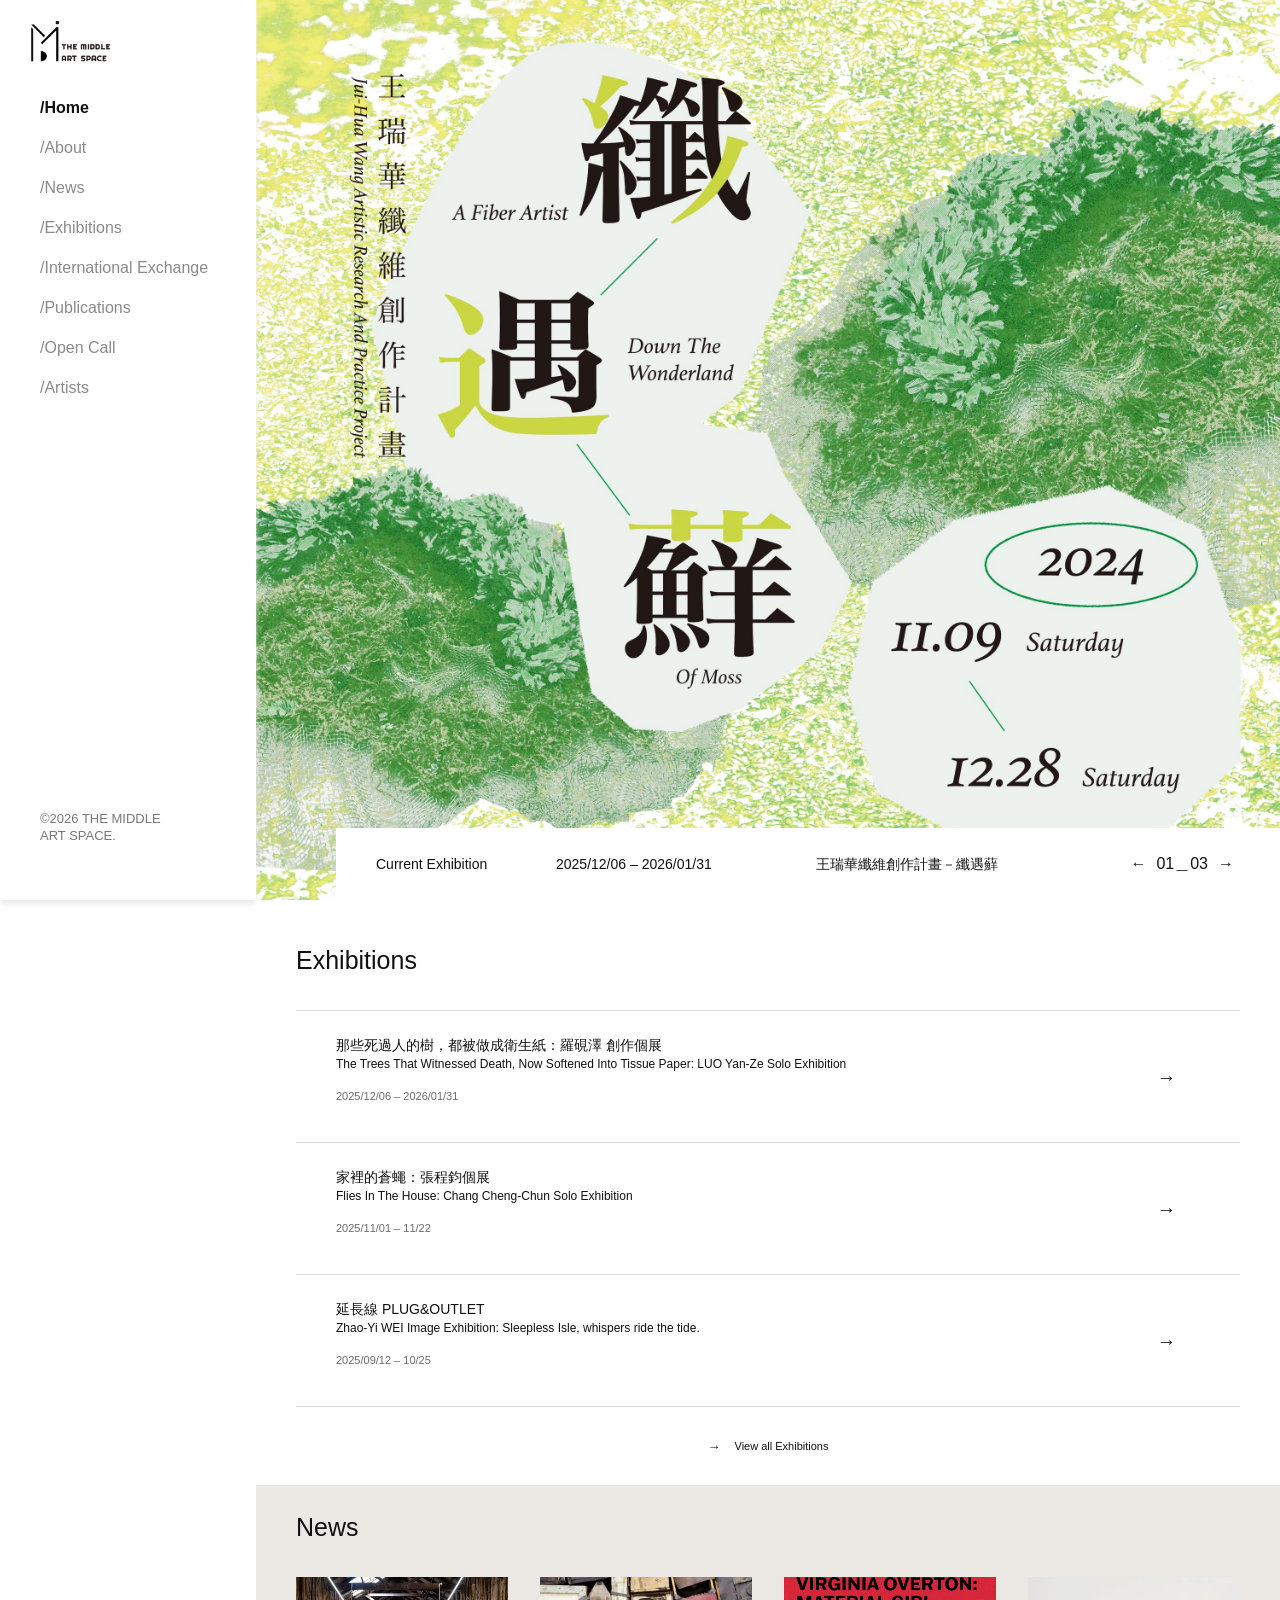
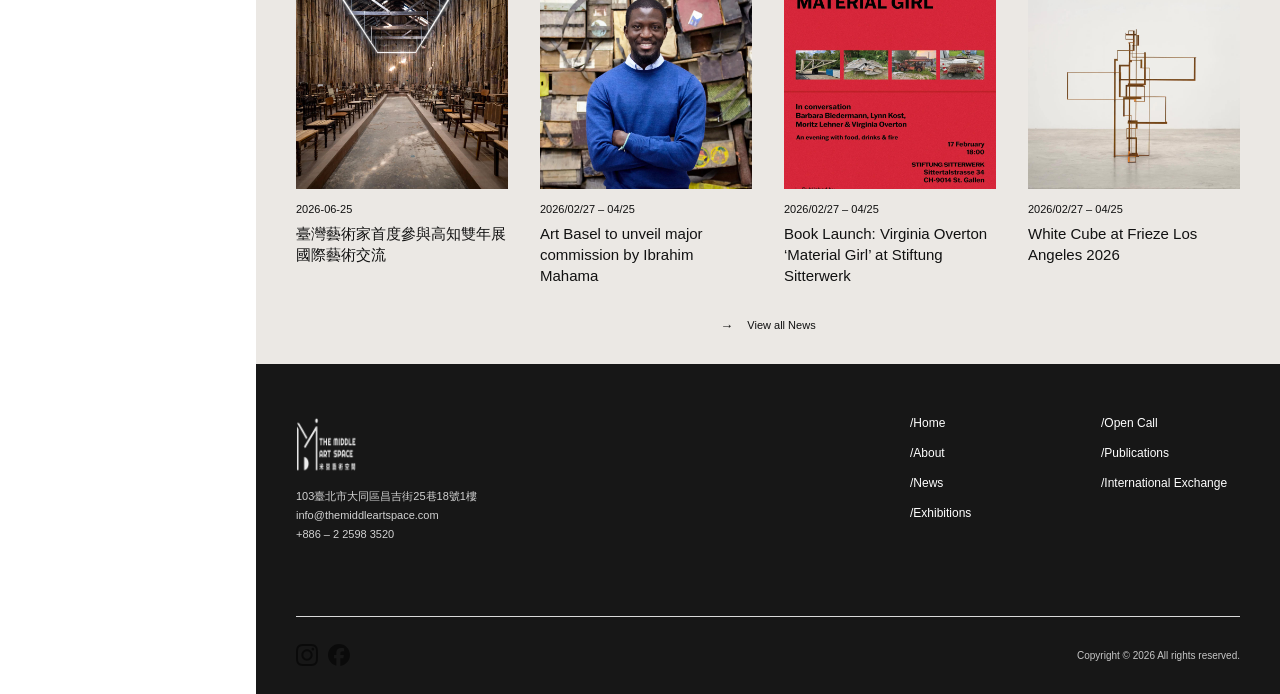
==== index.html @ 865ce2e9 "Initial commit: The Middle Art Space website" ====
<!doctype html>
<html lang="zh-Hant">
<head>
  <meta charset="utf-8">
  <meta name="viewport" content="width=device-width, initial-scale=1">
  <meta name="description" content="米豆藝術空間｜展覽、藝術交流與最新消息">
  <title>米豆藝術空間 The Middle Art Space</title>
  <link rel="stylesheet" href="styles.css?v=20261024-2">
</head>
<body>
  <aside class="sidebar" aria-label="主要選單">
    <a class="brand" href="#home" aria-label="米豆藝術空間首頁">
      <img src="assets/logo.png" alt="The Middle Art Space">
    </a>
    <nav class="nav-list">
      <a class="active" href="#home">/Home</a>
      <a href="about.html">/About</a>
      <a href="news.html">/News</a>
      <a href="projects.html">/Exhibitions</a>
      <a href="international.html">/International Exchange</a>
      <a href="publications.html">/Publications</a>
      <a href="open-call.html">/Open Call</a>
      <a href="artists.html">/Artists</a>
    </nav>
    <div class="sidebar-meta">
      <p>©2026 THE MIDDLE<br>ART SPACE.</p>
      <div class="socials">
        <a href="#" aria-label="Instagram"><img src="assets/instagram.svg" alt=""></a>
        <a href="#" aria-label="Facebook"><img src="assets/facebook.svg" alt=""></a>
      </div>
    </div>
  </aside>

  <header class="mobile-header">
    <a href="#home"><img src="assets/logo.png" alt="The Middle Art Space"></a>
    <button class="menu-toggle" type="button" aria-expanded="false" aria-controls="mobile-nav">Menu</button>
    <nav id="mobile-nav" class="mobile-nav" aria-label="手機版選單">
      <a href="index.html">/Home</a><a href="about.html">/About</a><a href="news.html">/News</a>
      <a href="projects.html">/Exhibitions</a><a href="international.html">/International Exchange</a>
      <a href="publications.html">/Publications</a><a href="open-call.html">/Open Call</a>
      <a href="artists.html">/Artists</a>
    </nav>
  </header>

  <main>
    <section id="home" class="hero" aria-label="主視覺">
      <a class="hero-link" href="#project-fiber" aria-label="查看纖遇鮮展覽">
        <img class="hero-image" src="assets/hero.jpg" alt="纖遇鮮：王瑞華纖維創作計畫主視覺">
      </a>
      <div class="hero-bottom">
        <div class="hero-caption">
          <div><span>Current Exhibition</span></div>
          <div><span>2025/12/06 – 2026/01/31</span></div>
          <div class="place"><span>王瑞華纖維創作計畫－纖遇蘚</span></div>
        </div>
        <div class="slide-index" aria-label="主視覺切換">
          <button class="slide-prev" type="button" aria-label="上一張">←</button>
          <span>01＿03</span>
          <button class="slide-next" type="button" aria-label="下一張">→</button>
        </div>
      </div>
    </section>

    <section id="exhibitions" class="section exhibitions">
      <h1>Exhibitions</h1>
      <div class="project-list">
        <a id="project-trees" class="project-row" href="project-detail.html" data-image="assets/project-1.jpg">
          <div><h2>那些死過人的樹，都被做成衛生紙：羅硯澤 創作個展</h2><p>The Trees That Witnessed Death, Now Softened Into Tissue Paper: LUO Yan-Ze Solo Exhibition</p><time>2025/12/06 – 2026/01/31</time></div><span class="arrow">→</span>
        </a>
        <a id="project-flies" class="project-row" href="#project-flies" data-image="assets/project-3.png">
          <div><h2>家裡的蒼蠅：張程鈞個展</h2><p>Flies In The House: Chang Cheng-Chun Solo Exhibition</p><time>2025/11/01 – 11/22</time></div><span class="arrow">→</span>
        </a>
        <a id="project-fiber" class="project-row" href="#project-fiber" data-image="assets/project-2.png">
          <div><h2>延長線 PLUG&amp;OUTLET</h2><p>Zhao-Yi WEI Image Exhibition: Sleepless Isle, whispers ride the tide.</p><time>2025/09/12 – 10/25</time></div><span class="arrow">→</span>
        </a>
        <figure class="project-preview" aria-hidden="true"><img src="" alt=""></figure>
      </div>
      <a class="view-all" href="projects.html">→ <span>View all Exhibitions</span></a>
    </section>

    <section id="news" class="section news">
      <h1>News</h1>
      <div class="news-grid">
        <article><a href="news.html"><img src="assets/news-1.png" alt="Kochi-Muziris Biennale 展覽現場"><time>2026-06-25</time><h2>臺灣藝術家首度參與高知雙年展國際藝術交流</h2></a></article>
        <article><a href="#"><img src="assets/news-2.png" alt="藝術家 Ibrahim Mahama"><time>2026/02/27 – 04/25</time><h2>Art Basel to unveil major commission by Ibrahim Mahama</h2></a></article>
        <article><a href="#"><img src="assets/news-3.png" alt="Virginia Overton Material Girl"><time>2026/02/27 – 04/25</time><h2>Book Launch: Virginia Overton ‘Material Girl’ at Stiftung Sitterwerk</h2></a></article>
        <article><a href="#"><img src="assets/news-4.png" alt="White Cube at Frieze Los Angeles"><time>2026/02/27 – 04/25</time><h2>White Cube at Frieze Los Angeles 2026</h2></a></article>
      </div>
      <a class="view-all" href="news.html">→ <span>View all News</span></a>
    </section>

    <footer class="footer">
      <div class="footer-brand"><img src="assets/logo-white.png" alt="The Middle Art Space"><p>103臺北市大同區昌吉街25巷18號1樓<br>info@themiddleartspace.com<br>+886 – 2 2598 3520</p></div>
      <nav><a href="index.html">/Home</a><a href="open-call.html">/Open Call</a><a href="about.html">/About</a><a href="publications.html">/Publications</a><a href="news.html">/News</a><a href="international.html">/International Exchange</a><a href="projects.html">/Exhibitions</a></nav>
      <div class="footer-bottom"><div class="socials"><a href="#"><img src="assets/instagram.svg" alt="Instagram"></a><a href="#"><img src="assets/facebook.svg" alt="Facebook"></a></div><p>Copyright © 2026 All rights reserved.</p></div>
    </footer>
  </main>
  <script src="script.js?v=20261024-2"></script>
</body>
</html>
---- styles.css ----
:root{--sidebar:256px;--ink:#111;--paper:#fff;--warm:#ebe8e4;--muted:#777;--line:#d9d9d9}*{box-sizing:border-box}html{scroll-behavior:smooth}body{margin:0;color:var(--ink);background:var(--paper);font-family:Inter,"Helvetica Neue","PingFang TC","Noto Sans TC",Arial,sans-serif;font-size:13px}a{color:inherit;text-decoration:none}img{display:block;max-width:100%}.sidebar{position:fixed;inset:0 auto 0 0;z-index:20;width:var(--sidebar);height:100vh;padding:16px 24px 24px;background:#fff;box-shadow:0 4px 5px rgba(235,232,228,.9);display:flex;flex-direction:column}.brand{width:91px;height:50px}.brand img{width:91px;height:50px;object-fit:contain}.nav-list{display:flex;flex-direction:column;gap:8px;margin:30px 0 0 16px;font-size:16px;line-height:24px}.nav-list a{width:max-content}.nav-list a:hover,.nav-list a:focus-visible{opacity:.45}.sidebar-meta{margin-top:auto;margin-left:16px;color:rgba(30,30,30,.6);font-size:13px;line-height:17px}.sidebar-meta p{margin:0 0 10px}.socials{display:flex;gap:10px}.socials a{width:22px;height:22px;opacity:.55}.socials img{width:100%;height:100%;object-fit:contain}.mobile-header{display:none}main{margin-left:var(--sidebar);min-width:0}.hero{height:100vh;min-height:620px;position:relative;overflow:hidden;background:#dbe2d8}.hero-image{width:100%;height:100%;object-fit:cover;object-position:center 20%}.slide-index{position:absolute;left:16px;bottom:58px;padding:14px 22px;border-radius:5px;background:rgba(255,255,255,.3);backdrop-filter:blur(7px);font:13px/17px Roboto,Arial,sans-serif}.hero-caption{position:absolute;right:0;bottom:0;width:min(736px,62%);height:72px;padding:12px 16px;background:white;display:grid;grid-template-columns:1fr 1fr 1fr;font-size:12px;line-height:15px}.hero-caption>div{display:flex;flex-direction:column}.hero-caption>div:nth-child(2){grid-column:2}.hero-caption .place{text-align:right;align-items:flex-end}.ticker{height:40px;overflow:hidden;border-bottom:1px solid var(--line);background:#fff;font-size:11px;white-space:nowrap}.ticker-track{display:flex;width:max-content;animation:ticker 24s linear infinite}.ticker span{padding:13px 0}@keyframes ticker{to{transform:translateX(-50%)}}.section{padding:42px 40px 0}.section h1{margin:0 0 32px;font-size:25px;line-height:36px;font-weight:300}.project-list{position:relative;border-top:1px solid var(--line)}.project-row{position:relative;z-index:2;min-height:132px;padding:25px 64px 22px 40px;border-bottom:1px solid var(--line);display:flex;justify-content:space-between;transition:background .2s ease}.project-row:hover,.project-row:focus-visible,.project-row.is-active{background:var(--warm)}.project-row h2,.project-row p{margin:0;font-size:14px;line-height:19px;font-weight:400}.project-row p{font-size:12px;max-width:620px}.project-row time{display:block;margin-top:16px;color:#6c6c6c;font-size:11px}.arrow{align-self:center;font-size:19px}.project-preview{position:absolute;z-index:3;right:9%;top:12px;width:243px;height:243px;margin:0;pointer-events:none;opacity:1;transform:translateY(0) scale(1);transition:opacity .22s,transform .22s}.project-preview img{width:100%;height:100%;object-fit:cover}.view-all{height:78px;display:flex;align-items:center;justify-content:center;gap:14px;font-size:13px}.view-all span{font-size:11px}.news{padding-top:24px;padding-bottom:0;background:var(--warm)}.news-grid{display:grid;grid-template-columns:repeat(4,1fr);gap:32px}.news article img{width:100%;aspect-ratio:1;object-fit:cover}.news time{display:block;margin:14px 0 8px;font-size:11px}.news h2{margin:0;font-size:15px;line-height:21px;font-weight:400}.news article a:hover img{filter:grayscale(1)}.footer{min-height:330px;padding:52px 40px 18px;background:#171717;color:#fff;display:grid;grid-template-columns:1fr 330px;gap:50px}.footer-brand img{width:112px;height:60px;object-fit:contain;object-position:left}.footer-brand p{font-size:11px;line-height:19px;color:#d2d2d2}.footer nav{display:grid;grid-template-columns:1fr 1fr;align-content:start;gap:16px 52px;font-size:12px}.footer nav a:hover{opacity:.5}.footer-bottom{grid-column:1/-1;border-top:1px solid var(--line);padding-top:18px;display:flex;justify-content:space-between;align-items:center}.footer-bottom .socials img{filter:invert(1)}.footer-bottom p{font-size:10px;color:#c7c7c7}.menu-toggle{font:inherit;background:none;border:0;padding:10px}.mobile-nav{display:none}
@media (max-width:900px){:root{--sidebar:0px}.sidebar{display:none}.mobile-header{position:fixed;z-index:30;inset:0 0 auto;display:flex;height:68px;padding:10px 18px;align-items:center;justify-content:space-between;background:#fff;box-shadow:0 2px 6px rgba(0,0,0,.08)}.mobile-header>a img{width:78px;height:44px;object-fit:contain}.mobile-nav{position:absolute;inset:68px 0 auto;display:flex;max-height:0;overflow:hidden;flex-direction:column;gap:12px;padding:0 24px;background:#fff;transition:max-height .3s,padding .3s}.mobile-nav.open{max-height:380px;padding:22px 24px 28px}.hero{height:100svh;min-height:600px;padding-top:68px}.hero-image{object-position:51% center}.hero-caption{width:100%;height:74px;grid-template-columns:1fr 1fr 1fr}.slide-index{bottom:90px}.section{padding-left:24px;padding-right:24px}.project-row{padding-left:0;padding-right:36px;min-height:150px}.project-row p{max-width:65%}.project-preview{right:10px;top:22px;width:112px;height:112px}.news-grid{grid-template-columns:repeat(2,1fr);gap:28px 18px}.footer{grid-template-columns:1fr;padding:42px 24px 20px}.footer nav{grid-template-columns:1fr 1fr}.footer-bottom{grid-column:auto}}
@media (max-width:560px){.hero{height:78svh;min-height:540px}.hero-image{object-position:48% center}.hero-caption{font-size:10px;padding:12px;width:100%}.slide-index{left:12px;bottom:88px}.ticker{height:36px}.section{padding-top:32px}.section h1{margin-bottom:22px}.project-row{min-height:170px;padding-top:20px}.project-row h2{max-width:58%;font-size:13px}.project-row p{max-width:58%;font-size:10px;line-height:15px}.project-preview{width:38%;height:auto;aspect-ratio:1}.news-grid{grid-template-columns:1fr}.news article img{aspect-ratio:4/3}.footer nav{font-size:11px;gap:12px 28px}}
@media (prefers-reduced-motion:reduce){html{scroll-behavior:auto}.ticker-track{animation:none}.project-preview{transition:none}}
.work-grid img,.space-gallery img{cursor:zoom-in}
.lightbox-open{overflow:hidden}
.image-lightbox{position:fixed;inset:0;z-index:1000;display:flex;align-items:center;justify-content:center;padding:48px 92px;background:rgba(0,0,0,.9);opacity:0;visibility:hidden;transition:opacity .2s ease,visibility .2s ease}
.image-lightbox.is-open{opacity:1;visibility:visible}
.image-lightbox-stage{display:flex;max-width:100%;max-height:100%;margin:0;flex-direction:column;align-items:center;gap:16px}
.image-lightbox-stage>img{width:auto;height:auto;max-width:calc(100vw - 184px);max-height:calc(100vh - 152px);object-fit:contain}
.image-lightbox-stage figcaption{width:100%;display:flex;gap:24px;justify-content:space-between;color:#fff;font-size:14px;line-height:20px}
.image-lightbox-caption{max-width:760px}
.image-lightbox-count{flex:none;color:#d9d9d9}
.image-lightbox-close,.image-lightbox-nav{position:fixed;padding:0;border:0;color:#fff;background:transparent;cursor:pointer}
.image-lightbox-close{top:20px;right:24px;width:44px;height:44px;font:300 36px/44px Arial,sans-serif}
.image-lightbox-nav{top:50%;width:48px;height:48px;transform:translateY(-50%);font:300 28px/48px Arial,sans-serif}
.image-lightbox-prev{left:24px}.image-lightbox-next{right:24px}
.image-lightbox button:hover,.image-lightbox button:focus-visible{color:#b1b2b4}
@media(max-width:560px){.image-lightbox{padding:68px 20px 28px}.image-lightbox-stage>img{max-width:calc(100vw - 40px);max-height:calc(100vh - 150px)}.image-lightbox-stage figcaption{font-size:12px;line-height:18px}.image-lightbox-nav{top:auto;bottom:18px}.image-lightbox-prev{left:20px}.image-lightbox-next{right:20px}.image-lightbox-count{padding-right:48px}}
.hero-link{position:absolute;inset:0;display:block}.hero-image{transition:opacity .28s ease}.hero-image.is-changing{opacity:0}.slide-index{padding:7px 10px;display:flex;align-items:center;gap:8px}.slide-index button{width:27px;height:31px;padding:0;border:0;background:transparent;color:#111;font:15px/1 Arial,sans-serif;cursor:pointer}.slide-index button:hover,.slide-index button:focus-visible{background:rgba(255,255,255,.55);border-radius:3px}.project-preview{opacity:0;transform:translateY(8px) scale(.98)}
@media (min-width:901px){.hero .slide-index{bottom:14px}}

:root{--line:#d9d9d9}
.nav-list{gap:16px}.nav-list a{color:#8a8a8a;font-weight:400}.nav-list a.active{color:#111;font-weight:700}.nav-list a:hover,.nav-list a:focus-visible{color:#111;opacity:1}

/* Figma 304:621 — hero information and carousel controls share one bottom bar. */
.hero .hero-bottom{position:absolute;z-index:2;right:0;bottom:0;width:min(968px,calc(100% - 80px));min-height:72px;padding:16px 40px;background:#fff;display:flex;align-items:center;gap:24px}
.hero .hero-caption{position:static;width:auto;height:auto;padding:0;background:transparent;min-width:0;flex:1;display:grid;grid-template-columns:120px 200px minmax(220px,1fr);gap:60px;font-size:14px;line-height:20px}
.hero .hero-caption>div{min-width:0;display:block}
.hero .hero-caption>div:nth-child(2){grid-column:auto}
.hero .hero-caption .place{text-align:left;align-items:initial}
.hero .slide-index{position:static;left:auto;bottom:auto;flex:none;padding:4px;display:flex;align-items:center;gap:8px;border-radius:5px;background:transparent;backdrop-filter:none;font:16px/24px Roboto,Arial,sans-serif}
.hero .slide-index button{width:20px;height:24px;padding:0;border:0;background:transparent;color:#111;font:16px/1 Arial,sans-serif;cursor:pointer}
.hero .slide-index button:hover,.hero .slide-index button:focus-visible{background:#f2f2f2;border-radius:3px}
@media(max-width:900px){.hero .hero-bottom{width:100%;padding:14px 24px;gap:16px}.hero .hero-caption{grid-template-columns:110px 180px minmax(160px,1fr);gap:24px;font-size:12px;line-height:18px}}
@media(max-width:560px){.hero .hero-bottom{padding:10px 12px;align-items:flex-end}.hero .hero-caption{grid-template-columns:1fr;gap:2px;font-size:10px;line-height:14px}.hero .hero-caption>div:nth-child(2){grid-column:auto}.hero .slide-index{font-size:12px;line-height:18px;gap:4px}}
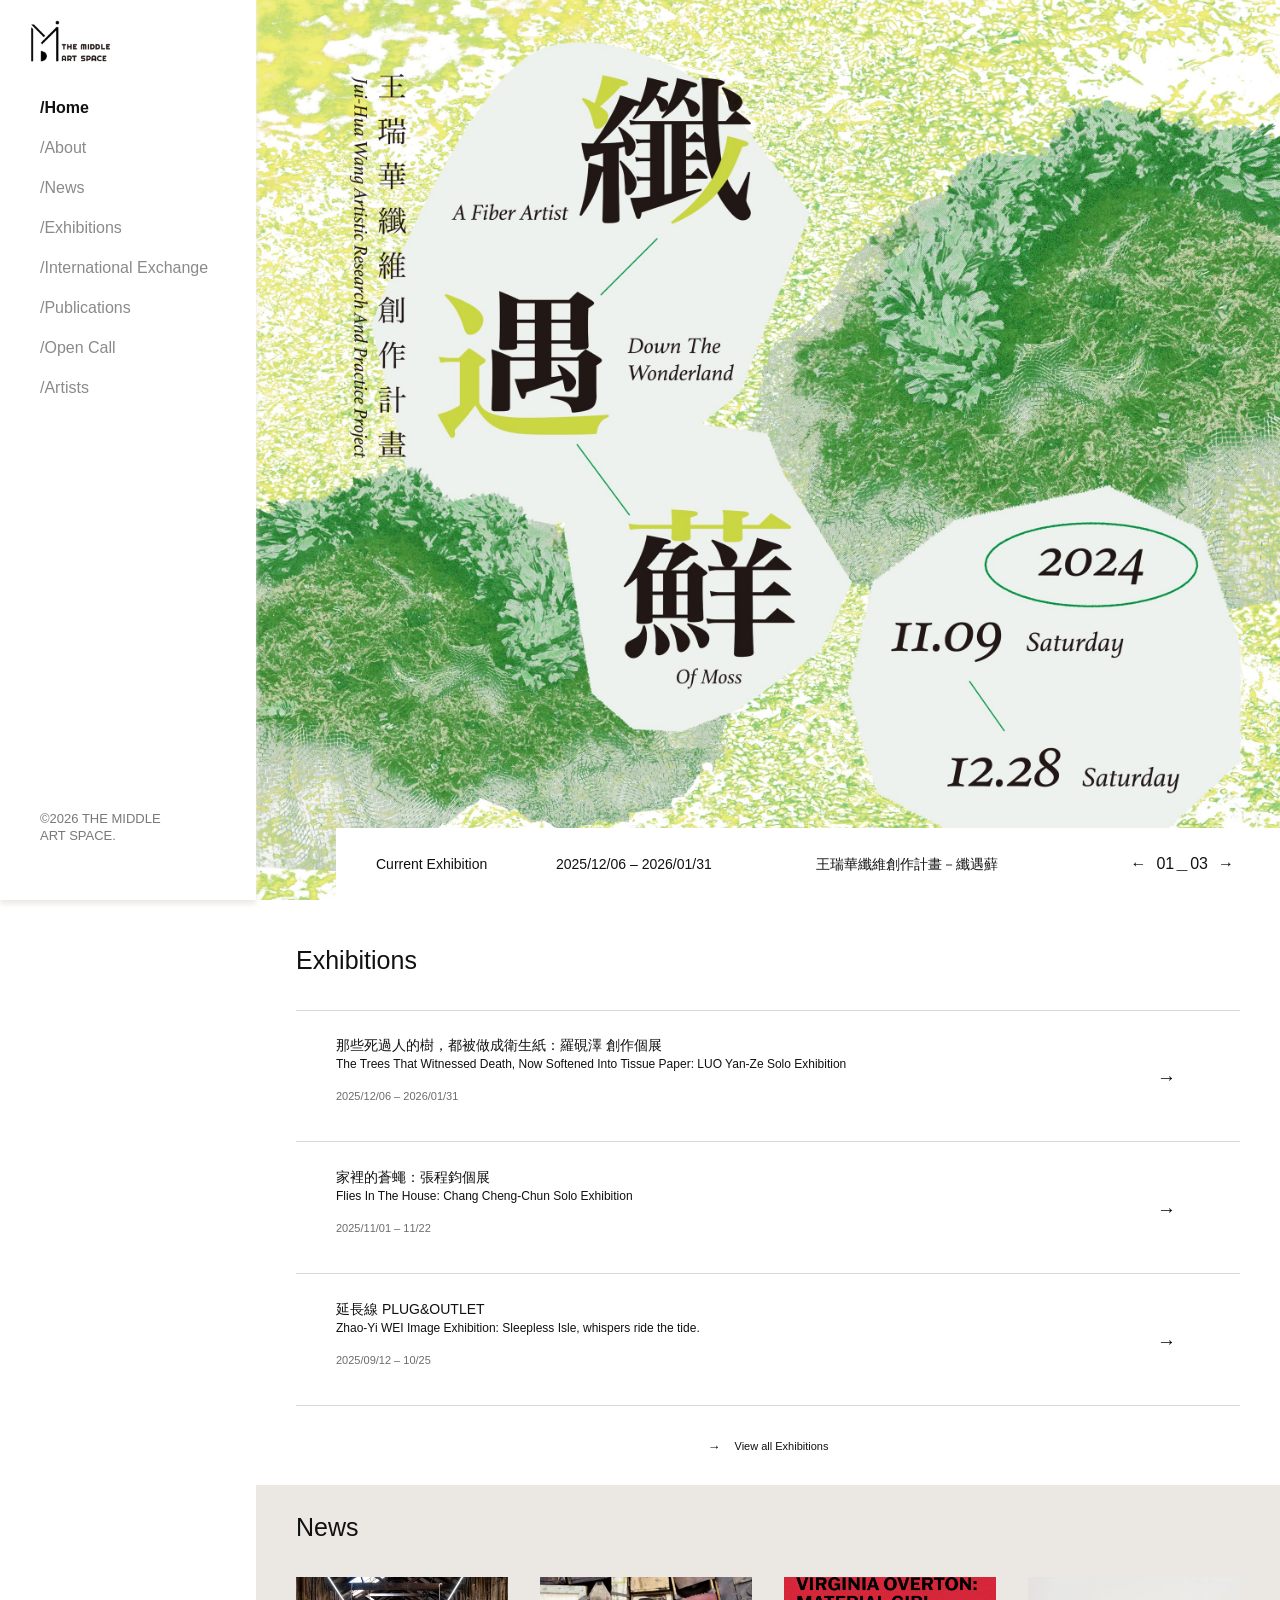
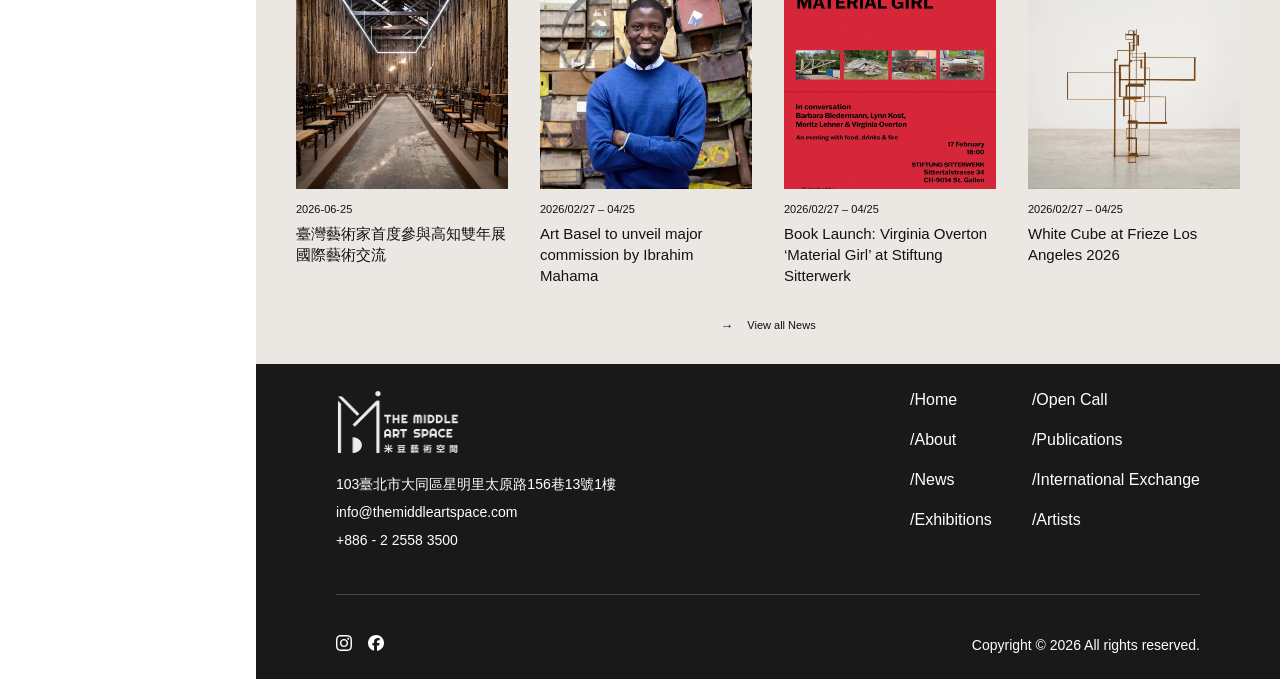
==== commit 79ea630a: "Update frontend layouts, grid lines, and footer" ====
--- a/index.html
+++ b/index.html
@@ -5,7 +5,7 @@
   <meta name="viewport" content="width=device-width, initial-scale=1">
   <meta name="description" content="米豆藝術空間｜展覽、藝術交流與最新消息">
   <title>米豆藝術空間 The Middle Art Space</title>
-  <link rel="stylesheet" href="styles.css?v=20261024-2">
+  <link rel="stylesheet" href="styles.css?v=20261031-1">
 </head>
 <body>
   <aside class="sidebar" aria-label="主要選單">
@@ -90,11 +90,20 @@
     </section>
 
     <footer class="footer">
-      <div class="footer-brand"><img src="assets/logo-white.png" alt="The Middle Art Space"><p>103臺北市大同區昌吉街25巷18號1樓<br>info@themiddleartspace.com<br>+886 – 2 2598 3520</p></div>
-      <nav><a href="index.html">/Home</a><a href="open-call.html">/Open Call</a><a href="about.html">/About</a><a href="publications.html">/Publications</a><a href="news.html">/News</a><a href="international.html">/International Exchange</a><a href="projects.html">/Exhibitions</a></nav>
-      <div class="footer-bottom"><div class="socials"><a href="#"><img src="assets/instagram.svg" alt="Instagram"></a><a href="#"><img src="assets/facebook.svg" alt="Facebook"></a></div><p>Copyright © 2026 All rights reserved.</p></div>
+      <div class="footer-top">
+        <div class="footer-brand">
+          <div class="footer-logo-slot"><img src="assets/footer-logo-v2.png" alt="The Middle Art Space"></div>
+          <p>103臺北市大同區星明里太原路156巷13號1樓<br>info@themiddleartspace.com<br>+886 - 2 2558 3500</p>
+        </div>
+        <nav class="footer-nav" aria-label="Footer navigation">
+          <div class="footer-nav-column"><a href="index.html">/Home</a><a href="about.html">/About</a><a href="news.html">/News</a><a href="projects.html">/Exhibitions</a></div>
+          <div class="footer-nav-column"><a href="open-call.html">/Open Call</a><a href="publications.html">/Publications</a><a href="international.html">/International Exchange</a><a href="artists.html">/Artists</a></div>
+        </nav>
+      </div>
+      <div class="footer-divider" aria-hidden="true"></div>
+      <div class="footer-bottom"><div class="footer-socials"><a href="#" aria-label="Instagram"><img src="assets/footer-instagram.svg" alt=""></a><a href="#" aria-label="Facebook"><img src="assets/footer-facebook.svg" alt=""></a></div><p>Copyright © 2026 All rights reserved.</p></div>
     </footer>
   </main>
-  <script src="script.js?v=20261024-2"></script>
+  <script src="script.js?v=20261030-3"></script>
 </body>
 </html>
--- a/styles.css
+++ b/styles.css
@@ -34,3 +34,232 @@
 .hero .slide-index button:hover,.hero .slide-index button:focus-visible{background:#f2f2f2;border-radius:3px}
 @media(max-width:900px){.hero .hero-bottom{width:100%;padding:14px 24px;gap:16px}.hero .hero-caption{grid-template-columns:110px 180px minmax(160px,1fr);gap:24px;font-size:12px;line-height:18px}}
 @media(max-width:560px){.hero .hero-bottom{padding:10px 12px;align-items:flex-end}.hero .hero-caption{grid-template-columns:1fr;gap:2px;font-size:10px;line-height:14px}.hero .hero-caption>div:nth-child(2){grid-column:auto}.hero .slide-index{font-size:12px;line-height:18px;gap:4px}}
+
+/* Page transition prototype: redraw only the borders that already belong to the next page. */
+.page-transition-overlay{
+  position:fixed;
+  z-index:900;
+  inset:0 0 0 var(--sidebar);
+  overflow:hidden;
+  pointer-events:none;
+  background:rgba(255,255,255,0);
+  visibility:hidden;
+  transition:background-color 140ms ease,visibility 0s linear 500ms;
+}
+.page-transition-line{
+  position:absolute;
+  display:block;
+  background:#d9d9d9;
+  opacity:1;
+  will-change:transform,opacity;
+}
+.page-transition-line.is-vertical{
+  top:var(--line-start);
+  left:var(--line-cross);
+  width:1px;
+  height:var(--line-length);
+  transform:scaleY(0);
+  transform-origin:top;
+}
+.page-transition-line.is-horizontal{
+  left:var(--line-start);
+  top:var(--line-cross);
+  width:var(--line-length);
+  height:1px;
+  transform:scaleX(0);
+  transform-origin:left;
+}
+.page-transition-leave .page-transition-overlay{
+  visibility:visible;
+  background:#fff;
+  transition:background-color 130ms ease;
+}
+.page-transition-leave main{
+  opacity:0;
+  transition:opacity 120ms ease;
+}
+.page-transition-enter main{opacity:1}
+.page-transition-enter main img{opacity:1;transform:none}
+.page-transition-enter .page-transition-overlay{
+  visibility:visible;
+  background:transparent;
+  transition:none;
+}
+.page-transition-enter .page-transition-line{
+  opacity:1;
+}
+.page-transition-enter.page-transition-draw .page-transition-line{
+  transform:scale(1);
+  transition:transform 260ms cubic-bezier(.65,0,.35,1) var(--line-delay);
+}
+.page-transition-enter.page-transition-reveal main{
+  opacity:1;
+  transition:none;
+}
+.page-transition-enter.page-transition-reveal main img{
+  opacity:1;
+  transform:none;
+  transition:none;
+}
+.page-transition-enter.page-transition-reveal .page-transition-overlay{
+  background:transparent;
+  visibility:hidden;
+  transition:visibility 0s linear 620ms;
+}
+.page-transition-enter.page-transition-reveal .page-transition-line{
+  opacity:0;
+  transition:opacity 180ms ease 450ms;
+}
+@media(max-width:900px){
+  .page-transition-overlay{inset:68px 0 0}
+}
+@media(prefers-reduced-motion:reduce){
+  .page-transition-overlay{display:none}
+  .page-transition-leave main,.page-transition-enter main,.page-transition-enter main img{opacity:1;transform:none;transition:none}
+}
+
+/* Existing page borders draw only when their section approaches the viewport. */
+.scroll-border-line{
+  position:absolute;
+  z-index:6;
+  display:block;
+  pointer-events:none;
+  background:var(--line);
+  will-change:transform;
+  transition:transform 420ms cubic-bezier(.65,0,.35,1) var(--scroll-line-delay,0ms);
+}
+.scroll-border-line.is-top,
+.scroll-border-line.is-bottom{
+  right:0;
+  left:0;
+  height:1px;
+  transform:scaleX(0);
+  transform-origin:left center;
+}
+.scroll-border-line.is-top{top:-1px}
+.scroll-border-line.is-bottom{bottom:0}
+.scroll-border-line.is-left,
+.scroll-border-line.is-right{
+  top:0;
+  bottom:0;
+  width:1px;
+  transform:scaleY(0);
+  transform-origin:center top;
+}
+.scroll-border-line.is-left{left:0}
+.scroll-border-line.is-right{right:0}
+.scroll-line-host.is-line-visible>.scroll-border-line{transform:scale(1)}
+@media(prefers-reduced-motion:reduce){
+  .scroll-border-line{display:none}
+}
+
+/* Figma 362:4355 — homepage footer. */
+.footer{
+  min-height:0;
+  padding:24px 80px;
+  background:#19191a;
+  color:#fff;
+  display:flex;
+  flex-direction:column;
+  gap:40px;
+}
+.footer-top{
+  width:100%;
+  display:flex;
+  align-items:flex-start;
+  justify-content:space-between;
+  gap:48px;
+}
+.footer-brand{
+  min-width:0;
+  display:flex;
+  flex-direction:column;
+  align-items:flex-start;
+  gap:10px;
+}
+.footer-logo-slot{
+  width:123px;
+  height:72px;
+  flex:0 0 72px;
+  display:flex;
+  align-items:flex-end;
+  justify-content:flex-start;
+}
+.footer-logo-slot img{
+  width:123px;
+  height:72px;
+  max-width:none;
+  flex:0 0 123px;
+  object-fit:fill;
+  object-position:left bottom;
+}
+.footer-brand p{
+  margin:0;
+  color:#fff;
+  font-size:14px;
+  line-height:28px;
+  font-weight:400;
+  white-space:nowrap;
+}
+.footer .footer-nav{
+  flex:none;
+  display:flex;
+  align-items:flex-start;
+  gap:40px;
+  font-size:16px;
+  line-height:24px;
+}
+.footer-nav-column{
+  display:flex;
+  flex-direction:column;
+  align-items:flex-start;
+  gap:16px;
+}
+.footer-nav a:hover,.footer-nav a:focus-visible{opacity:.5}
+.footer-divider{
+  width:100%;
+  height:1px;
+  flex:none;
+  background:#4b4c4e;
+}
+.footer-bottom{
+  width:100%;
+  padding:0;
+  border:0;
+  display:flex;
+  align-items:flex-start;
+  justify-content:space-between;
+  gap:24px;
+}
+.footer-socials{
+  display:flex;
+  align-items:center;
+  gap:16px;
+}
+.footer-socials a,.footer-socials img{
+  display:block;
+  width:16px;
+  height:16px;
+  flex:none;
+}
+.footer-socials a:hover,.footer-socials a:focus-visible{opacity:.5}
+.footer-bottom p{
+  margin:0;
+  color:#fff;
+  font-size:14px;
+  line-height:20px;
+  font-weight:400;
+  white-space:nowrap;
+}
+@media(max-width:900px){
+  .footer{padding:24px;gap:32px}
+  .footer-top{gap:32px}
+  .footer .footer-nav{gap:28px;font-size:14px}
+}
+@media(max-width:640px){
+  .footer-top{flex-direction:column}
+  .footer .footer-nav{width:100%;justify-content:space-between}
+  .footer-brand p{font-size:12px;line-height:22px;white-space:normal}
+  .footer-bottom{align-items:flex-end}
+  .footer-bottom p{font-size:11px;line-height:16px;text-align:right;white-space:normal}
+}
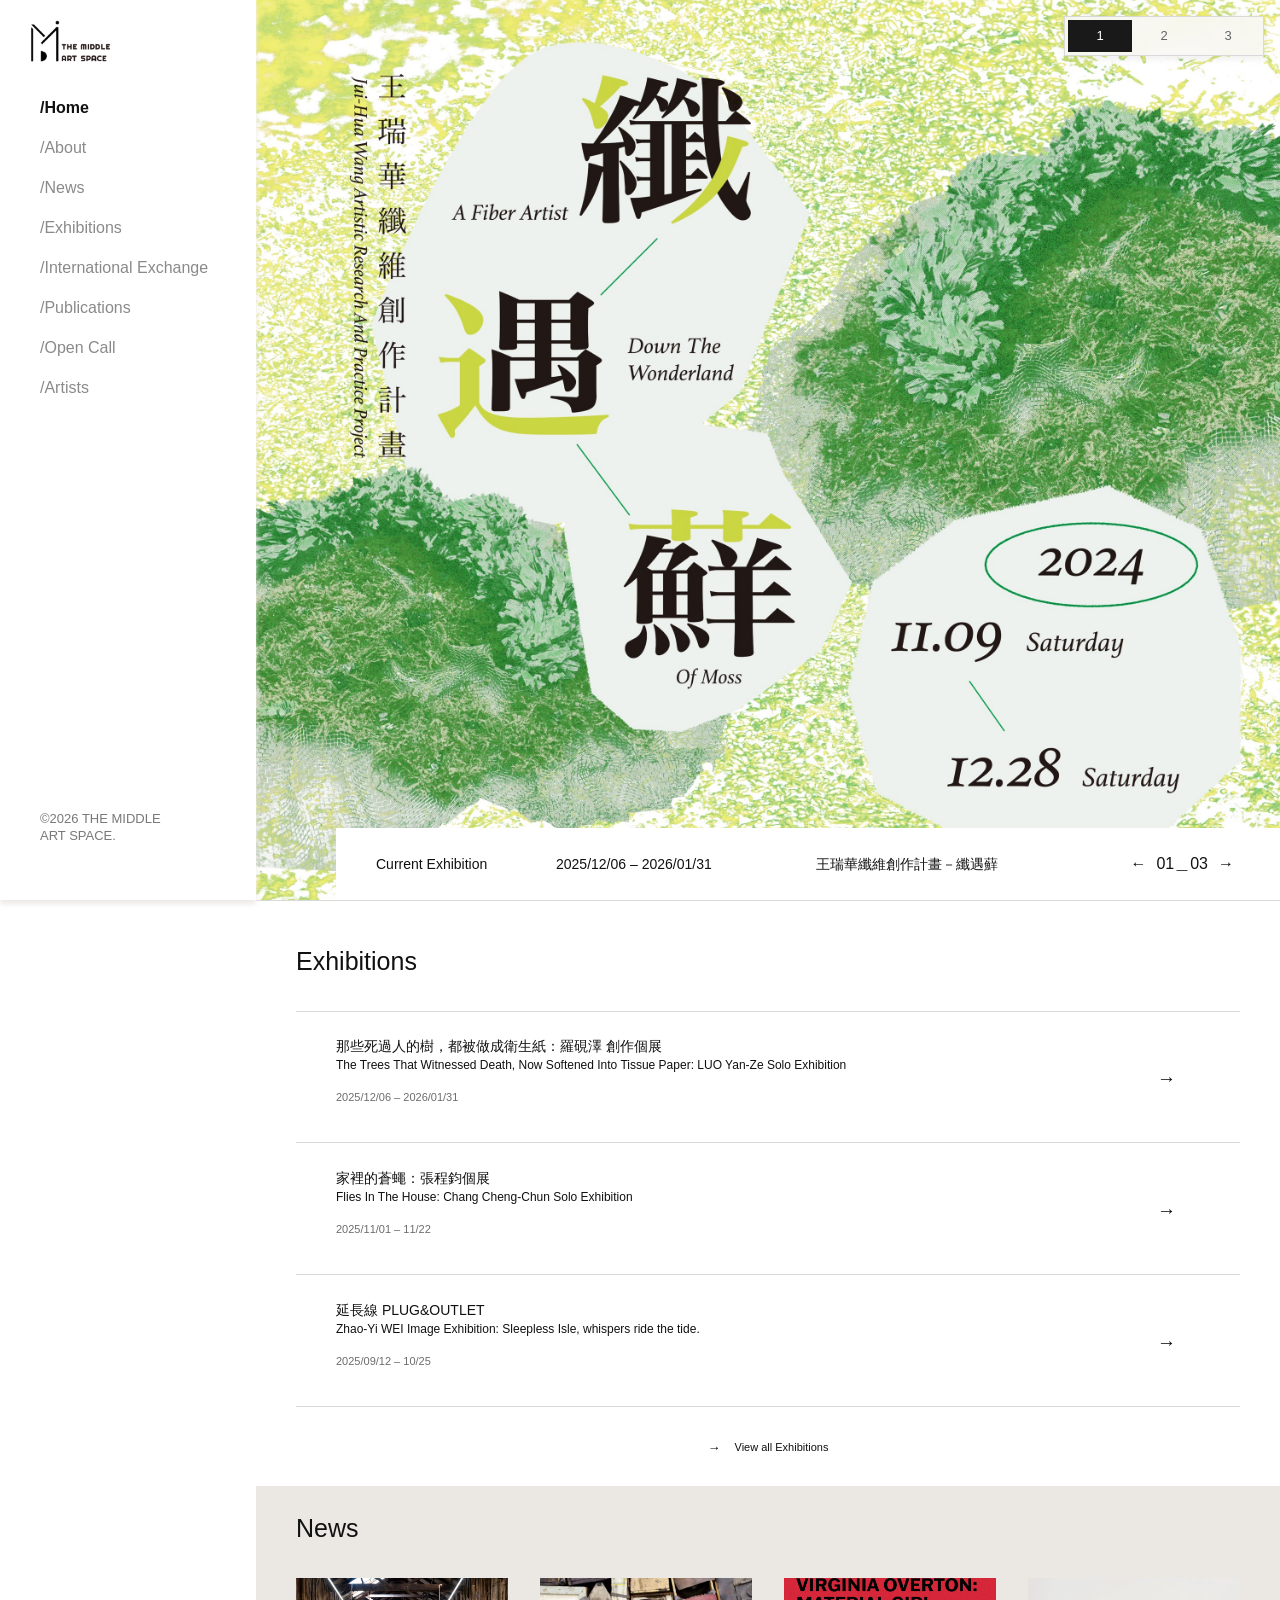
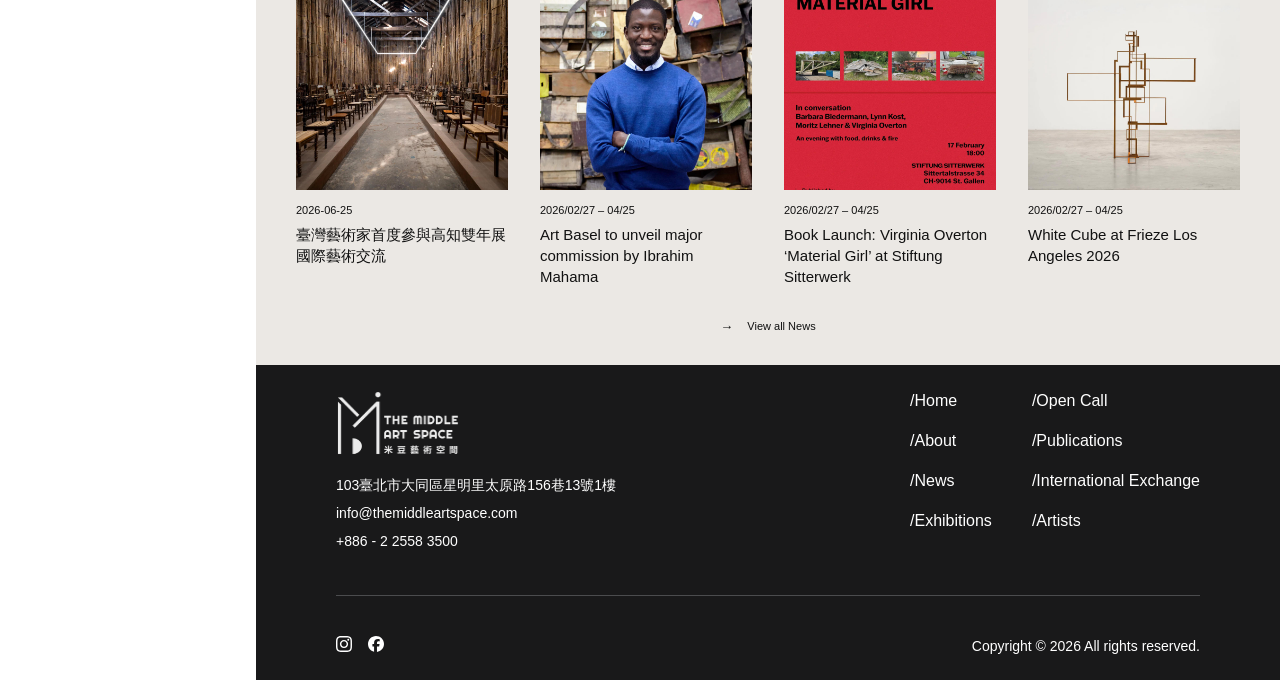
==== commit dc644e4a: "Refine site transitions and responsive layouts" ====
--- a/index.html
+++ b/index.html
@@ -5,9 +5,9 @@
   <meta name="viewport" content="width=device-width, initial-scale=1">
   <meta name="description" content="米豆藝術空間｜展覽、藝術交流與最新消息">
   <title>米豆藝術空間 The Middle Art Space</title>
-  <link rel="stylesheet" href="styles.css?v=20261031-1">
+  <link rel="stylesheet" href="styles.css?v=20261109-10">
 </head>
-<body>
+<body class="home-page">
   <aside class="sidebar" aria-label="主要選單">
     <a class="brand" href="#home" aria-label="米豆藝術空間首頁">
       <img src="assets/logo.png" alt="The Middle Art Space">
@@ -42,6 +42,12 @@
     </nav>
   </header>
 
+  <div class="home-palette-switch" role="group" aria-label="首頁配色版本">
+    <button type="button" data-home-palette-option="default" aria-pressed="true">1</button>
+    <button type="button" data-home-palette-option="version-6" aria-pressed="false">2</button>
+    <button type="button" data-home-palette-option="version-7" aria-pressed="false">3</button>
+  </div>
+
   <main>
     <section id="home" class="hero" aria-label="主視覺">
       <a class="hero-link" href="#project-fiber" aria-label="查看纖遇鮮展覽">
@@ -61,6 +67,7 @@
       </div>
     </section>
 
+    <div class="home-content-card">
     <section id="exhibitions" class="section exhibitions">
       <h1>Exhibitions</h1>
       <div class="project-list">
@@ -88,6 +95,7 @@
       </div>
       <a class="view-all" href="news.html">→ <span>View all News</span></a>
     </section>
+    </div>
 
     <footer class="footer">
       <div class="footer-top">
@@ -104,6 +112,6 @@
       <div class="footer-bottom"><div class="footer-socials"><a href="#" aria-label="Instagram"><img src="assets/footer-instagram.svg" alt=""></a><a href="#" aria-label="Facebook"><img src="assets/footer-facebook.svg" alt=""></a></div><p>Copyright © 2026 All rights reserved.</p></div>
     </footer>
   </main>
-  <script src="script.js?v=20261030-3"></script>
+  <script src="script.js?v=20261109-9"></script>
 </body>
 </html>
--- a/styles.css
+++ b/styles.css
@@ -35,16 +35,9 @@
 @media(max-width:900px){.hero .hero-bottom{width:100%;padding:14px 24px;gap:16px}.hero .hero-caption{grid-template-columns:110px 180px minmax(160px,1fr);gap:24px;font-size:12px;line-height:18px}}
 @media(max-width:560px){.hero .hero-bottom{padding:10px 12px;align-items:flex-end}.hero .hero-caption{grid-template-columns:1fr;gap:2px;font-size:10px;line-height:14px}.hero .hero-caption>div:nth-child(2){grid-column:auto}.hero .slide-index{font-size:12px;line-height:18px;gap:4px}}
 
-/* Page transition prototype: redraw only the borders that already belong to the next page. */
+/* Page transition: the fixed navigation remains stable while the content sheet changes. */
 .page-transition-overlay{
-  position:fixed;
-  z-index:900;
-  inset:0 0 0 var(--sidebar);
-  overflow:hidden;
-  pointer-events:none;
-  background:rgba(255,255,255,0);
-  visibility:hidden;
-  transition:background-color 140ms ease,visibility 0s linear 500ms;
+  display:none;
 }
 .page-transition-line{
   position:absolute;
@@ -69,49 +62,29 @@
   transform:scaleX(0);
   transform-origin:left;
 }
-.page-transition-leave .page-transition-overlay{
-  visibility:visible;
-  background:#fff;
-  transition:background-color 130ms ease;
-}
 .page-transition-leave main{
   opacity:0;
-  transition:opacity 120ms ease;
-}
-.page-transition-enter main{opacity:1}
-.page-transition-enter main img{opacity:1;transform:none}
-.page-transition-enter .page-transition-overlay{
-  visibility:visible;
-  background:transparent;
-  transition:none;
-}
-.page-transition-enter .page-transition-line{
+  transform:translateY(-4px);
+  transition:opacity 130ms ease,transform 150ms ease;
+}
+.page-transition-enter main{
   opacity:1;
-}
-.page-transition-enter.page-transition-draw .page-transition-line{
-  transform:scale(1);
-  transition:transform 260ms cubic-bezier(.65,0,.35,1) var(--line-delay);
+  transform:translateY(16px);
 }
 .page-transition-enter.page-transition-reveal main{
   opacity:1;
-  transition:none;
-}
-.page-transition-enter.page-transition-reveal main img{
+  transform:none;
+  transition:opacity 220ms ease,transform 320ms cubic-bezier(.22,.61,.36,1);
+}
+.home-page.page-transition-enter main,
+.home-page.page-transition-enter.page-transition-reveal main{
   opacity:1;
   transform:none;
   transition:none;
 }
-.page-transition-enter.page-transition-reveal .page-transition-overlay{
-  background:transparent;
-  visibility:hidden;
-  transition:visibility 0s linear 620ms;
-}
-.page-transition-enter.page-transition-reveal .page-transition-line{
-  opacity:0;
-  transition:opacity 180ms ease 450ms;
-}
 @media(max-width:900px){
-  .page-transition-overlay{inset:68px 0 0}
+  .page-transition-enter main{opacity:.88;transform:none}
+  .page-transition-enter.page-transition-reveal main{opacity:1;transform:none;transition:opacity 180ms ease}
 }
 @media(prefers-reduced-motion:reduce){
   .page-transition-overlay{display:none}
@@ -126,7 +99,7 @@
   pointer-events:none;
   background:var(--line);
   will-change:transform;
-  transition:transform 420ms cubic-bezier(.65,0,.35,1) var(--scroll-line-delay,0ms);
+  transition:transform 760ms cubic-bezier(.65,0,.35,1) calc(var(--scroll-host-delay,0ms) + var(--scroll-line-delay,0ms));
 }
 .scroll-border-line.is-top,
 .scroll-border-line.is-bottom{
@@ -134,7 +107,7 @@
   left:0;
   height:1px;
   transform:scaleX(0);
-  transform-origin:left center;
+  transform-origin:var(--scroll-line-origin,left center);
 }
 .scroll-border-line.is-top{top:-1px}
 .scroll-border-line.is-bottom{bottom:0}
@@ -144,13 +117,36 @@
   bottom:0;
   width:1px;
   transform:scaleY(0);
-  transform-origin:center top;
+  transform-origin:var(--scroll-line-origin,center top);
 }
 .scroll-border-line.is-left{left:0}
 .scroll-border-line.is-right{right:0}
 .scroll-line-host.is-line-visible>.scroll-border-line{transform:scale(1)}
+
+/* Grid lines built with generated backgrounds use the same draw language. */
+@media(min-width:561px){
+  .artists-grid::before,
+  .news-card-grid::before{
+    transform:scaleX(0);
+    transform-origin:left center;
+    transition:transform 900ms cubic-bezier(.65,0,.35,1) 80ms;
+  }
+  .artists-grid::after,
+  .news-card-grid>.news-grid-columns{
+    transform:scaleY(0);
+    transform-origin:center top;
+    transition:transform 900ms cubic-bezier(.65,0,.35,1) 210ms;
+  }
+  .grid-lines-x-from-right::before{transform-origin:right center}
+  .grid-lines-y-from-bottom::after,
+  .grid-lines-y-from-bottom>.news-grid-columns{transform-origin:center bottom}
+  .grid-line-reveal.is-grid-line-visible::before{transform:scaleX(1)}
+  .grid-line-reveal.is-grid-line-visible::after,
+  .grid-line-reveal.is-grid-line-visible>.news-grid-columns{transform:scaleY(1)}
+}
 @media(prefers-reduced-motion:reduce){
   .scroll-border-line{display:none}
+  .artists-grid::before,.artists-grid::after,.news-card-grid::before,.news-card-grid>.news-grid-columns{transform:none;transition:none}
 }
 
 /* Figma 362:4355 — homepage footer. */
@@ -263,3 +259,263 @@
   .footer-bottom{align-items:flex-end}
   .footer-bottom p{font-size:11px;line-height:16px;text-align:right;white-space:normal}
 }
+
+/* Homepage stacked-card scroll. Exhibitions and News rise together as one card. */
+@media(min-width:901px){
+  .home-page main{position:relative}
+  .home-page .hero{
+    position:sticky;
+    top:0;
+    z-index:0;
+  }
+  .home-page .home-content-card{
+    position:relative;
+    z-index:1;
+    border-top:1px solid var(--line);
+  }
+  .home-page .exhibitions,
+  .home-page .news{
+    position:relative;
+    z-index:1;
+  }
+  .home-page .exhibitions{background:#fff}
+  .home-page .footer{
+    position:relative;
+    z-index:2;
+  }
+}
+
+/* Homepage palette comparison — Figma 584:3504, 584:3063, 585:3811, 585:3964. */
+.home-palette-switch{
+  position:fixed;
+  z-index:80;
+  top:16px;
+  right:16px;
+  display:flex;
+  max-width:calc(100vw - 32px);
+  overflow-x:auto;
+  padding:3px;
+  border:1px solid #d9d9d9;
+  background:rgba(249,248,246,.9);
+  box-shadow:0 2px 8px rgba(25,25,26,.08);
+  backdrop-filter:blur(8px);
+}
+.home-palette-switch button{
+  min-width:64px;
+  padding:7px 10px;
+  border:0;
+  background:transparent;
+  color:#636569;
+  font:400 13px/18px Inter,"PingFang TC",sans-serif;
+  cursor:pointer;
+}
+.home-palette-switch button[aria-pressed="true"]{
+  background:#19191a;
+  color:#fff;
+}
+.home-palette-switch button:focus-visible{
+  outline:2px solid #19191a;
+  outline-offset:2px;
+}
+html[data-home-palette="version-2"] body,
+html[data-home-palette="version-5"] body,
+html[data-home-palette="version-6"] body{
+  background:#f9f8f6;
+  color:#292623;
+}
+html[data-home-palette="version-2"] .hero-caption{
+  background:#f9f8f6;
+  color:#292623;
+}
+html[data-home-palette="version-2"] .exhibitions,
+html[data-home-palette="version-5"] .exhibitions,
+html[data-home-palette="version-6"] .exhibitions{
+  --line:#c2b6b0;
+  background:#decfc1;
+  color:#292623;
+}
+html[data-home-palette="version-2"] .exhibitions .project-row,
+html[data-home-palette="version-5"] .exhibitions .project-row,
+html[data-home-palette="version-6"] .exhibitions .project-row{
+  background:#decfc1;
+}
+html[data-home-palette="version-2"] .exhibitions .project-row:hover,
+html[data-home-palette="version-2"] .exhibitions .project-row:focus-visible,
+html[data-home-palette="version-2"] .exhibitions .project-row.is-active,
+html[data-home-palette="version-5"] .exhibitions .project-row:hover,
+html[data-home-palette="version-5"] .exhibitions .project-row:focus-visible,
+html[data-home-palette="version-5"] .exhibitions .project-row.is-active,
+html[data-home-palette="version-6"] .exhibitions .project-row:hover,
+html[data-home-palette="version-6"] .exhibitions .project-row:focus-visible,
+html[data-home-palette="version-6"] .exhibitions .project-row.is-active{
+  background:#bdafa1;
+}
+html[data-home-palette="version-2"] .exhibitions .view-all,
+html[data-home-palette="version-5"] .exhibitions .view-all,
+html[data-home-palette="version-6"] .exhibitions .view-all{
+  background:#decfc1;
+}
+html[data-home-palette="version-2"] .news{
+  background:#f9cfbc;
+  color:#292623;
+}
+html[data-home-palette="version-5"] .news,
+html[data-home-palette="version-6"] .news{
+  background:#decfc1;
+  color:#292623;
+}
+
+html[data-home-palette="version-3"] .hero-caption{
+  background:#fff;
+  color:#000;
+}
+html[data-home-palette="version-4"] .hero-caption{
+  background:#decfc1;
+  color:#29292b;
+}
+html[data-home-palette="version-3"] .exhibitions,
+html[data-home-palette="version-4"] .exhibitions,
+html[data-home-palette="version-3"] .news,
+html[data-home-palette="version-4"] .news{
+  --line:#4b4c4e;
+  background:#19191a;
+  color:#eaeaeb;
+}
+html[data-home-palette="version-3"] .exhibitions .project-row,
+html[data-home-palette="version-4"] .exhibitions .project-row{
+  background:#19191a;
+  color:#eaeaeb;
+}
+html[data-home-palette="version-3"] .exhibitions .project-row:hover,
+html[data-home-palette="version-3"] .exhibitions .project-row:focus-visible,
+html[data-home-palette="version-3"] .exhibitions .project-row.is-active,
+html[data-home-palette="version-4"] .exhibitions .project-row:hover,
+html[data-home-palette="version-4"] .exhibitions .project-row:focus-visible,
+html[data-home-palette="version-4"] .exhibitions .project-row.is-active{
+  background:#29292b;
+}
+html[data-home-palette="version-3"] .exhibitions time,
+html[data-home-palette="version-4"] .exhibitions time{
+  color:#b1b2b4;
+}
+html[data-home-palette="version-3"] .exhibitions .view-all,
+html[data-home-palette="version-4"] .exhibitions .view-all{
+  background:#19191a;
+}
+
+html[data-home-palette="version-2"] .footer,
+html[data-home-palette="version-3"] .footer,
+html[data-home-palette="version-5"] .footer,
+html[data-home-palette="version-6"] .footer{
+  background:#fff;
+  color:#323334;
+}
+html[data-home-palette="version-4"] .footer{
+  background:#decfc1;
+  color:#292623;
+}
+html[data-home-palette="version-2"] .footer-brand p,
+html[data-home-palette="version-3"] .footer-brand p,
+html[data-home-palette="version-5"] .footer-brand p,
+html[data-home-palette="version-6"] .footer-brand p,
+html[data-home-palette="version-2"] .footer-bottom p,
+html[data-home-palette="version-3"] .footer-bottom p,
+html[data-home-palette="version-5"] .footer-bottom p,
+html[data-home-palette="version-6"] .footer-bottom p{
+  color:#323334;
+}
+html[data-home-palette="version-4"] .footer-brand p,
+html[data-home-palette="version-4"] .footer-bottom p{
+  color:#292623;
+}
+html[data-home-palette="version-2"] .footer-divider,
+html[data-home-palette="version-3"] .footer-divider{
+  background:#d9d9d9;
+}
+html[data-home-palette="version-4"] .footer-divider,
+html[data-home-palette="version-5"] .footer-divider,
+html[data-home-palette="version-6"] .footer-divider{
+  background:#c2b6b0;
+}
+html[data-home-palette="version-2"] .footer-logo-slot img,
+html[data-home-palette="version-3"] .footer-logo-slot img,
+html[data-home-palette="version-4"] .footer-logo-slot img,
+html[data-home-palette="version-5"] .footer-logo-slot img,
+html[data-home-palette="version-6"] .footer-logo-slot img,
+html[data-home-palette="version-2"] .footer-socials img,
+html[data-home-palette="version-3"] .footer-socials img,
+html[data-home-palette="version-4"] .footer-socials img,
+html[data-home-palette="version-5"] .footer-socials img,
+html[data-home-palette="version-6"] .footer-socials img{
+  filter:invert(1);
+}
+
+/* Version 6 — Figma 585:4118: warm content with a dark footer. */
+html[data-home-palette="version-6"] .footer{
+  background:#19191a;
+  color:rgba(255,255,255,.9);
+}
+html[data-home-palette="version-6"] .footer-brand p,
+html[data-home-palette="version-6"] .footer-bottom p{
+  color:rgba(255,255,255,.9);
+}
+html[data-home-palette="version-6"] .footer-divider{
+  background:#323334;
+}
+html[data-home-palette="version-6"] .footer-logo-slot img,
+html[data-home-palette="version-6"] .footer-socials img{
+  filter:none;
+}
+
+/* Version 7 — Figma 584:3214: blush content with brown typography. */
+html[data-home-palette="version-7"] body{
+  background:#f9f8f6;
+  color:#4b3226;
+}
+html[data-home-palette="version-7"] .hero-caption{
+  background:#fff;
+  color:#4b3226;
+}
+html[data-home-palette="version-7"] .exhibitions,
+html[data-home-palette="version-7"] .news{
+  --line:#d7c4bc;
+  background:#ecd4c9;
+  color:#4b3226;
+}
+html[data-home-palette="version-7"] .exhibitions .project-row{
+  background:#ecd4c9;
+  color:#4b3226;
+}
+html[data-home-palette="version-7"] .exhibitions .project-row:hover,
+html[data-home-palette="version-7"] .exhibitions .project-row:focus-visible,
+html[data-home-palette="version-7"] .exhibitions .project-row.is-active{
+  background:#dac4ba;
+}
+html[data-home-palette="version-7"] .exhibitions time{
+  color:#4b3226;
+}
+html[data-home-palette="version-7"] .exhibitions .view-all{
+  background:#ecd4c9;
+}
+html[data-home-palette="version-7"] .footer{
+  background:#fff;
+  color:#323334;
+}
+html[data-home-palette="version-7"] .footer-brand p,
+html[data-home-palette="version-7"] .footer-bottom p{
+  color:#323334;
+}
+html[data-home-palette="version-7"] .footer-divider{
+  background:#d9d9d9;
+}
+html[data-home-palette="version-7"] .footer-logo-slot img,
+html[data-home-palette="version-7"] .footer-socials img{
+  filter:invert(1);
+}
+@media(max-width:900px){
+  .home-palette-switch{top:76px;right:12px}
+}
+@media(max-width:560px){
+  .home-palette-switch{max-width:calc(100vw - 24px)}
+  .home-palette-switch button{min-width:54px;padding:6px 7px;font-size:12px}
+}
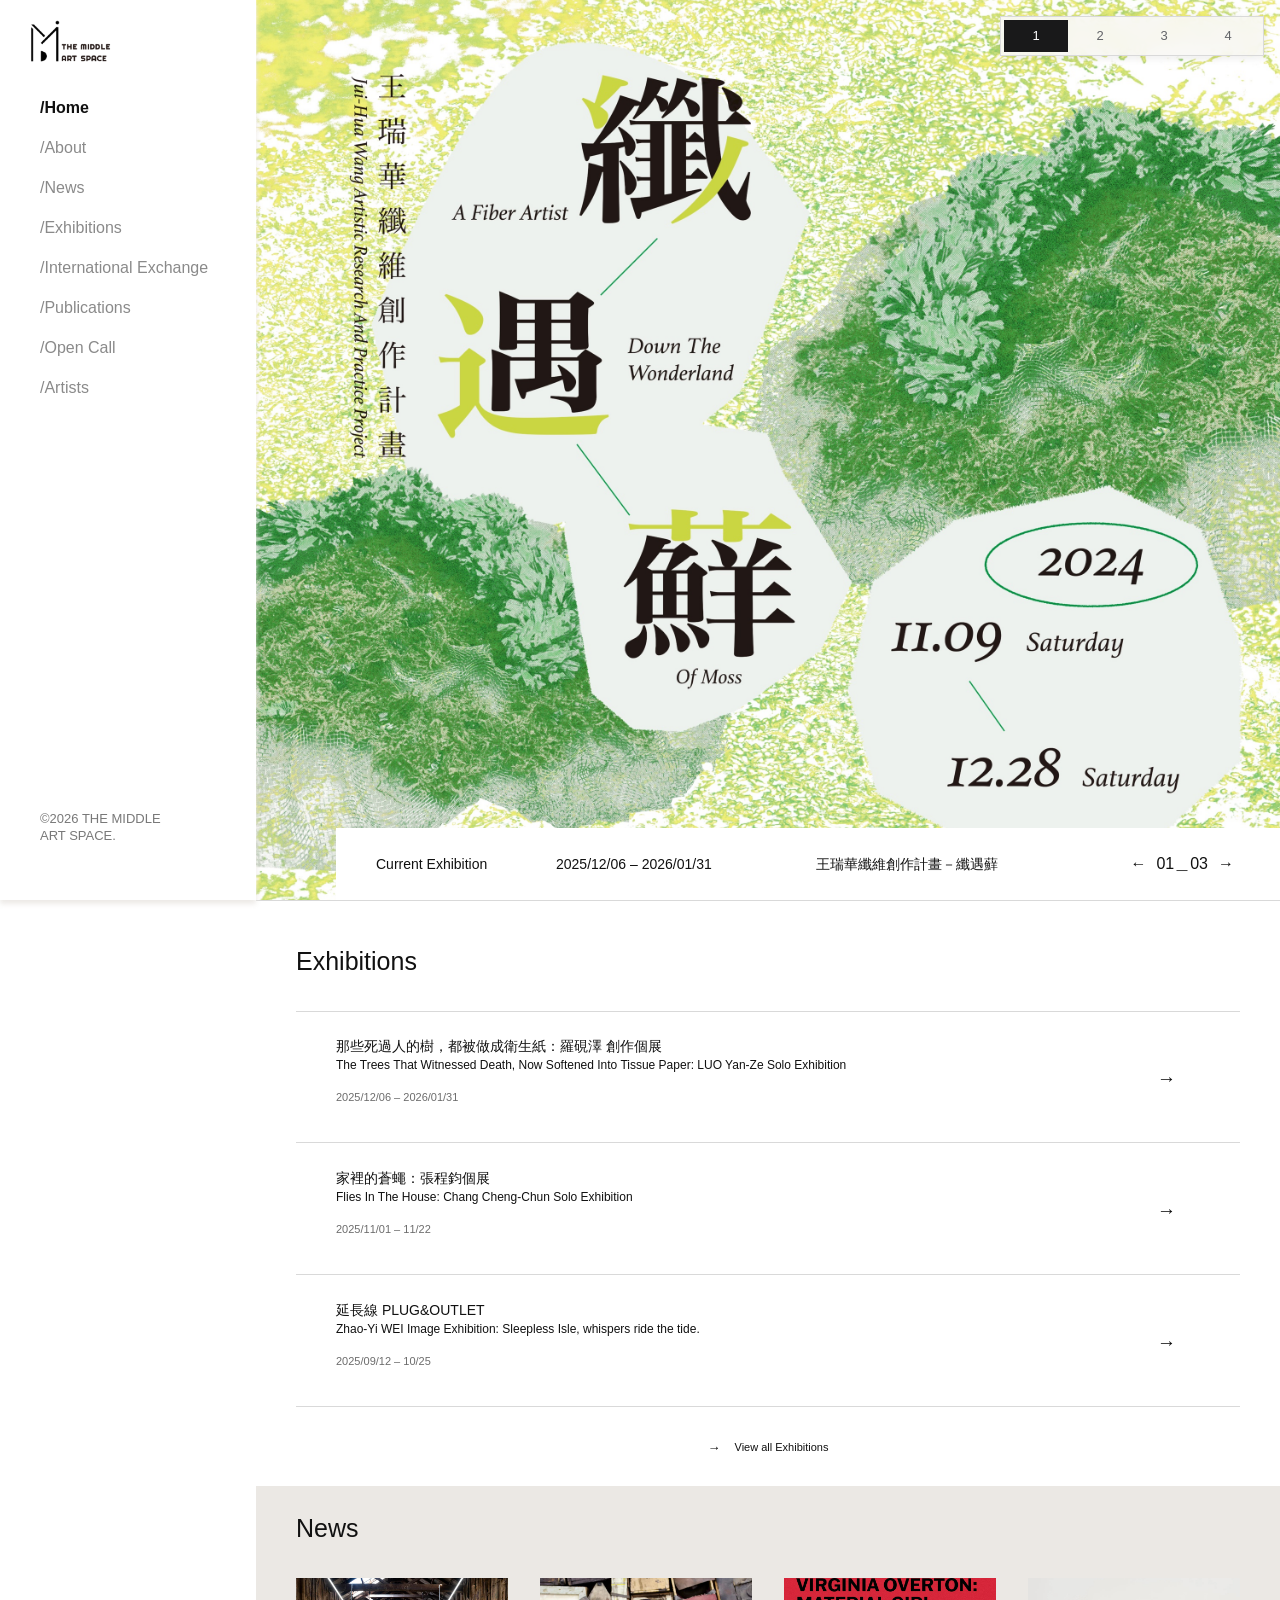
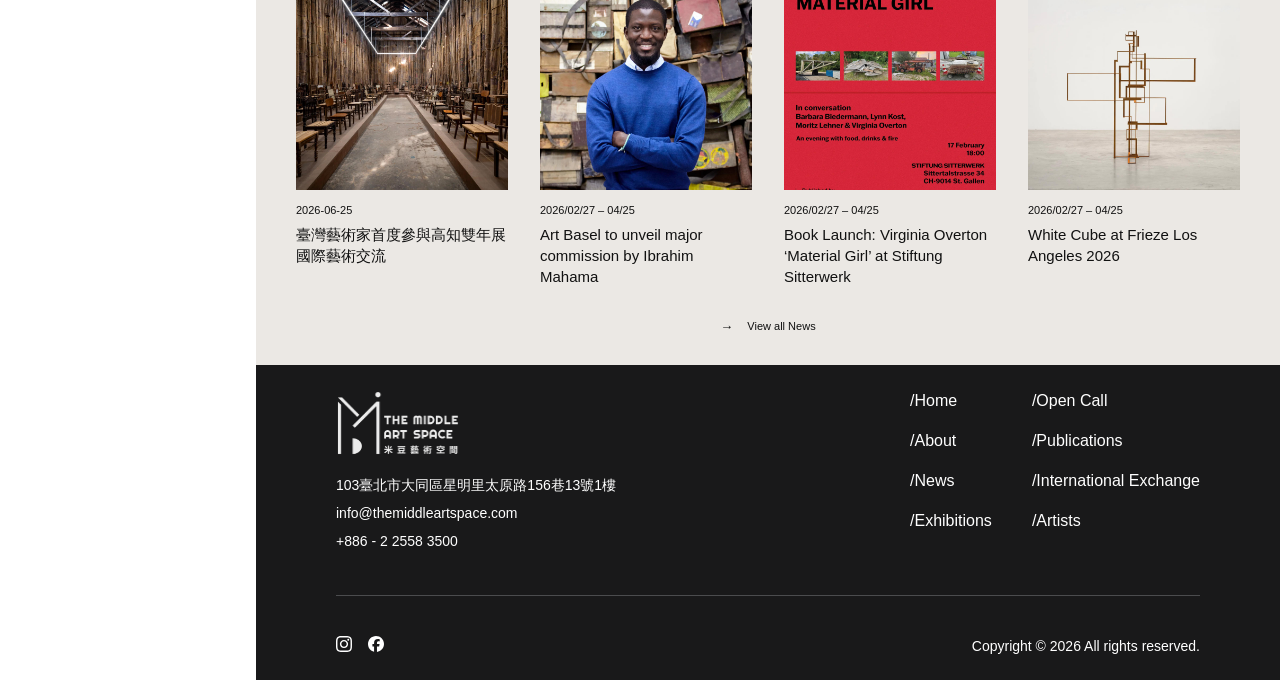
==== commit b939c53b: "Add dark homepage palette option" ====
--- a/index.html
+++ b/index.html
@@ -5,7 +5,7 @@
   <meta name="viewport" content="width=device-width, initial-scale=1">
   <meta name="description" content="米豆藝術空間｜展覽、藝術交流與最新消息">
   <title>米豆藝術空間 The Middle Art Space</title>
-  <link rel="stylesheet" href="styles.css?v=20261109-10">
+  <link rel="stylesheet" href="styles.css?v=20261110-2">
 </head>
 <body class="home-page">
   <aside class="sidebar" aria-label="主要選單">
@@ -46,6 +46,7 @@
     <button type="button" data-home-palette-option="default" aria-pressed="true">1</button>
     <button type="button" data-home-palette-option="version-6" aria-pressed="false">2</button>
     <button type="button" data-home-palette-option="version-7" aria-pressed="false">3</button>
+    <button type="button" data-home-palette-option="version-3" aria-pressed="false">4</button>
   </div>
 
   <main>
@@ -112,6 +113,6 @@
       <div class="footer-bottom"><div class="footer-socials"><a href="#" aria-label="Instagram"><img src="assets/footer-instagram.svg" alt=""></a><a href="#" aria-label="Facebook"><img src="assets/footer-facebook.svg" alt=""></a></div><p>Copyright © 2026 All rights reserved.</p></div>
     </footer>
   </main>
-  <script src="script.js?v=20261109-9"></script>
+  <script src="script.js?v=20261110-1"></script>
 </body>
 </html>
--- a/styles.css
+++ b/styles.css
@@ -285,7 +285,7 @@
   }
 }
 
-/* Homepage palette comparison — Figma 584:3504, 584:3063, 585:3811, 585:3964. */
+/* Homepage palette comparison — options 1–4. */
 .home-palette-switch{
   position:fixed;
   z-index:80;
@@ -365,9 +365,30 @@
   color:#292623;
 }
 
+/* Option 4 — Figma 584:3063: dark content, dark exhibition bar, white footer. */
+html[data-home-palette="version-3"] body{
+  background:#f9f8f6;
+  color:rgba(255,255,255,.9);
+}
+html[data-home-palette="version-3"] .hero .hero-bottom{
+  background:#19191a;
+  color:rgba(255,255,255,.9);
+}
 html[data-home-palette="version-3"] .hero-caption{
-  background:#fff;
-  color:#000;
+  background:transparent;
+  color:rgba(255,255,255,.9);
+}
+html[data-home-palette="version-3"] .hero .slide-index,
+html[data-home-palette="version-3"] .hero .slide-index button{
+  color:rgba(255,255,255,.9);
+}
+html[data-home-palette="version-3"] .hero .slide-index button:hover,
+html[data-home-palette="version-3"] .hero .slide-index button:focus-visible{
+  background:#29292b;
+}
+html[data-home-palette="version-3"] .home-content-card{
+  border-top-color:#4b4c4e;
+  background:#19191a;
 }
 html[data-home-palette="version-4"] .hero-caption{
   background:#decfc1;
@@ -381,7 +402,14 @@
   background:#19191a;
   color:#eaeaeb;
 }
-html[data-home-palette="version-3"] .exhibitions .project-row,
+html[data-home-palette="version-3"] .exhibitions,
+html[data-home-palette="version-3"] .news{
+  color:rgba(255,255,255,.9);
+}
+html[data-home-palette="version-3"] .exhibitions .project-row{
+  background:#19191a;
+  color:rgba(255,255,255,.9);
+}
 html[data-home-palette="version-4"] .exhibitions .project-row{
   background:#19191a;
   color:#eaeaeb;
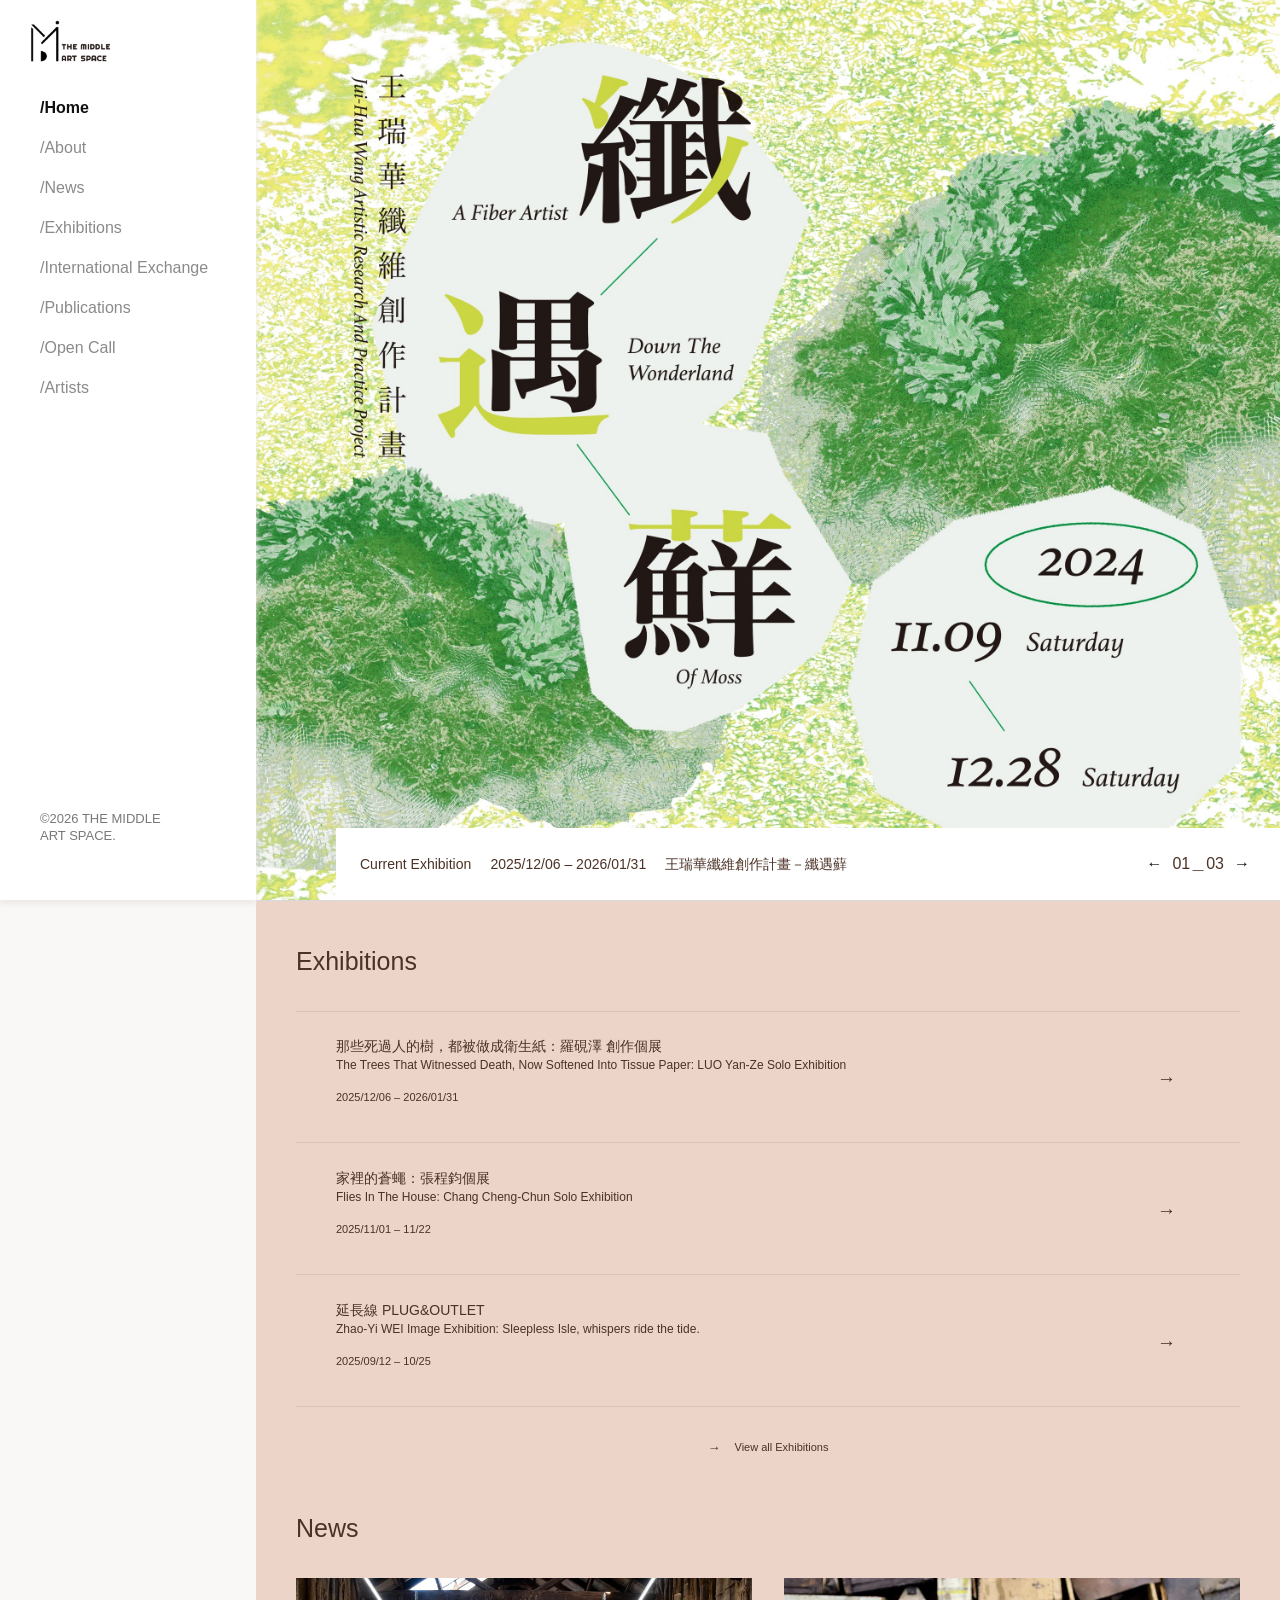
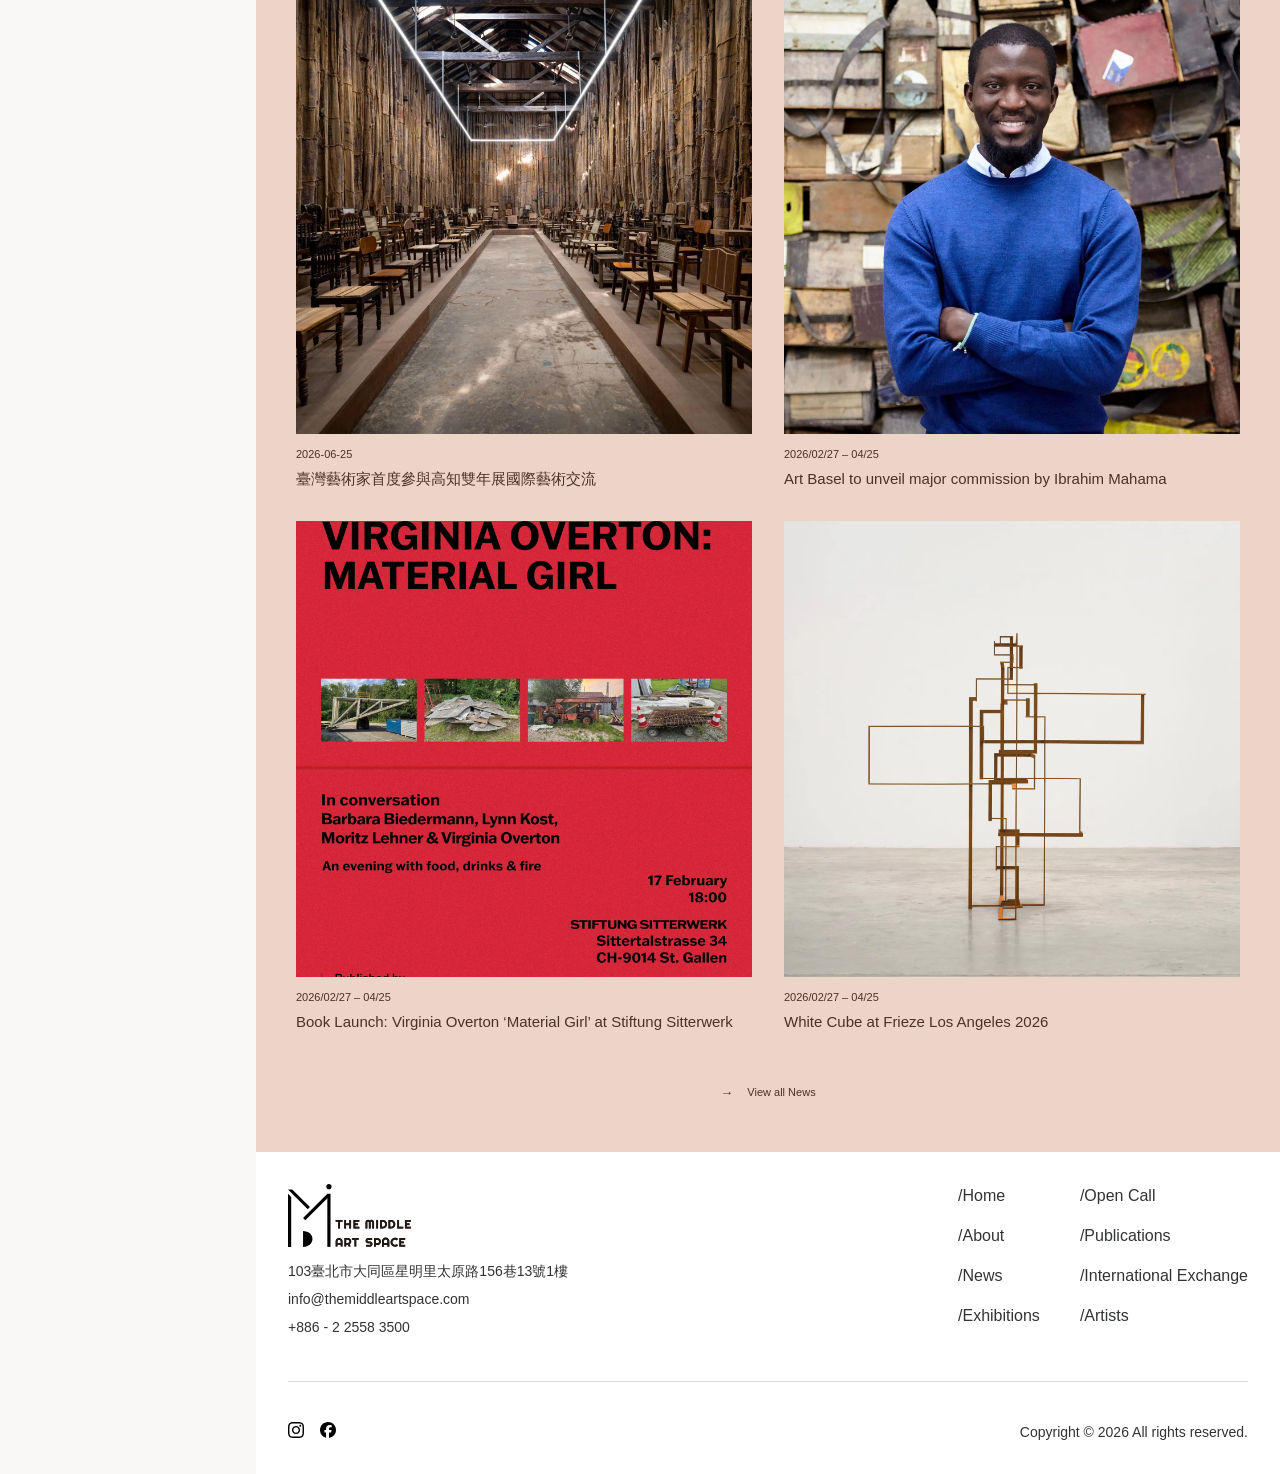
==== commit 8066ec9c: "Unify responsive layouts and update international project pages" ====
--- a/index.html
+++ b/index.html
@@ -1,11 +1,11 @@
 <!doctype html>
-<html lang="zh-Hant">
+<html lang="zh-Hant" data-home-palette="version-7">
 <head>
   <meta charset="utf-8">
   <meta name="viewport" content="width=device-width, initial-scale=1">
   <meta name="description" content="米豆藝術空間｜展覽、藝術交流與最新消息">
   <title>米豆藝術空間 The Middle Art Space</title>
-  <link rel="stylesheet" href="styles.css?v=20261110-2">
+  <link rel="stylesheet" href="styles.css?v=20261115-rwd">
 </head>
 <body class="home-page">
   <aside class="sidebar" aria-label="主要選單">
@@ -41,13 +41,6 @@
       <a href="artists.html">/Artists</a>
     </nav>
   </header>
-
-  <div class="home-palette-switch" role="group" aria-label="首頁配色版本">
-    <button type="button" data-home-palette-option="default" aria-pressed="true">1</button>
-    <button type="button" data-home-palette-option="version-6" aria-pressed="false">2</button>
-    <button type="button" data-home-palette-option="version-7" aria-pressed="false">3</button>
-    <button type="button" data-home-palette-option="version-3" aria-pressed="false">4</button>
-  </div>
 
   <main>
     <section id="home" class="hero" aria-label="主視覺">
@@ -101,7 +94,7 @@
     <footer class="footer">
       <div class="footer-top">
         <div class="footer-brand">
-          <div class="footer-logo-slot"><img src="assets/footer-logo-v2.png" alt="The Middle Art Space"></div>
+          <div class="footer-logo-slot"><img src="assets/footer-logo-v3.svg" alt="The Middle Art Space"></div>
           <p>103臺北市大同區星明里太原路156巷13號1樓<br>info@themiddleartspace.com<br>+886 - 2 2558 3500</p>
         </div>
         <nav class="footer-nav" aria-label="Footer navigation">
@@ -113,6 +106,6 @@
       <div class="footer-bottom"><div class="footer-socials"><a href="#" aria-label="Instagram"><img src="assets/footer-instagram.svg" alt=""></a><a href="#" aria-label="Facebook"><img src="assets/footer-facebook.svg" alt=""></a></div><p>Copyright © 2026 All rights reserved.</p></div>
     </footer>
   </main>
-  <script src="script.js?v=20261110-1"></script>
+  <script src="script.js?v=20261115-rwd"></script>
 </body>
 </html>
--- a/styles.css
+++ b/styles.css
@@ -1,6 +1,6 @@
 :root{--sidebar:256px;--ink:#111;--paper:#fff;--warm:#ebe8e4;--muted:#777;--line:#d9d9d9}*{box-sizing:border-box}html{scroll-behavior:smooth}body{margin:0;color:var(--ink);background:var(--paper);font-family:Inter,"Helvetica Neue","PingFang TC","Noto Sans TC",Arial,sans-serif;font-size:13px}a{color:inherit;text-decoration:none}img{display:block;max-width:100%}.sidebar{position:fixed;inset:0 auto 0 0;z-index:20;width:var(--sidebar);height:100vh;padding:16px 24px 24px;background:#fff;box-shadow:0 4px 5px rgba(235,232,228,.9);display:flex;flex-direction:column}.brand{width:91px;height:50px}.brand img{width:91px;height:50px;object-fit:contain}.nav-list{display:flex;flex-direction:column;gap:8px;margin:30px 0 0 16px;font-size:16px;line-height:24px}.nav-list a{width:max-content}.nav-list a:hover,.nav-list a:focus-visible{opacity:.45}.sidebar-meta{margin-top:auto;margin-left:16px;color:rgba(30,30,30,.6);font-size:13px;line-height:17px}.sidebar-meta p{margin:0 0 10px}.socials{display:flex;gap:10px}.socials a{width:22px;height:22px;opacity:.55}.socials img{width:100%;height:100%;object-fit:contain}.mobile-header{display:none}main{margin-left:var(--sidebar);min-width:0}.hero{height:100vh;min-height:620px;position:relative;overflow:hidden;background:#dbe2d8}.hero-image{width:100%;height:100%;object-fit:cover;object-position:center 20%}.slide-index{position:absolute;left:16px;bottom:58px;padding:14px 22px;border-radius:5px;background:rgba(255,255,255,.3);backdrop-filter:blur(7px);font:13px/17px Roboto,Arial,sans-serif}.hero-caption{position:absolute;right:0;bottom:0;width:min(736px,62%);height:72px;padding:12px 16px;background:white;display:grid;grid-template-columns:1fr 1fr 1fr;font-size:12px;line-height:15px}.hero-caption>div{display:flex;flex-direction:column}.hero-caption>div:nth-child(2){grid-column:2}.hero-caption .place{text-align:right;align-items:flex-end}.ticker{height:40px;overflow:hidden;border-bottom:1px solid var(--line);background:#fff;font-size:11px;white-space:nowrap}.ticker-track{display:flex;width:max-content;animation:ticker 24s linear infinite}.ticker span{padding:13px 0}@keyframes ticker{to{transform:translateX(-50%)}}.section{padding:42px 40px 0}.section h1{margin:0 0 32px;font-size:25px;line-height:36px;font-weight:300}.project-list{position:relative;border-top:1px solid var(--line)}.project-row{position:relative;z-index:2;min-height:132px;padding:25px 64px 22px 40px;border-bottom:1px solid var(--line);display:flex;justify-content:space-between;transition:background .2s ease}.project-row:hover,.project-row:focus-visible,.project-row.is-active{background:var(--warm)}.project-row h2,.project-row p{margin:0;font-size:14px;line-height:19px;font-weight:400}.project-row p{font-size:12px;max-width:620px}.project-row time{display:block;margin-top:16px;color:#6c6c6c;font-size:11px}.arrow{align-self:center;font-size:19px}.project-preview{position:absolute;z-index:3;right:9%;top:12px;width:243px;height:243px;margin:0;pointer-events:none;opacity:1;transform:translateY(0) scale(1);transition:opacity .22s,transform .22s}.project-preview img{width:100%;height:100%;object-fit:cover}.view-all{height:78px;display:flex;align-items:center;justify-content:center;gap:14px;font-size:13px}.view-all span{font-size:11px}.news{padding-top:24px;padding-bottom:0;background:var(--warm)}.news-grid{display:grid;grid-template-columns:repeat(4,1fr);gap:32px}.news article img{width:100%;aspect-ratio:1;object-fit:cover}.news time{display:block;margin:14px 0 8px;font-size:11px}.news h2{margin:0;font-size:15px;line-height:21px;font-weight:400}.news article a:hover img{filter:grayscale(1)}.footer{min-height:330px;padding:52px 40px 18px;background:#171717;color:#fff;display:grid;grid-template-columns:1fr 330px;gap:50px}.footer-brand img{width:112px;height:60px;object-fit:contain;object-position:left}.footer-brand p{font-size:11px;line-height:19px;color:#d2d2d2}.footer nav{display:grid;grid-template-columns:1fr 1fr;align-content:start;gap:16px 52px;font-size:12px}.footer nav a:hover{opacity:.5}.footer-bottom{grid-column:1/-1;border-top:1px solid var(--line);padding-top:18px;display:flex;justify-content:space-between;align-items:center}.footer-bottom .socials img{filter:invert(1)}.footer-bottom p{font-size:10px;color:#c7c7c7}.menu-toggle{font:inherit;background:none;border:0;padding:10px}.mobile-nav{display:none}
-@media (max-width:900px){:root{--sidebar:0px}.sidebar{display:none}.mobile-header{position:fixed;z-index:30;inset:0 0 auto;display:flex;height:68px;padding:10px 18px;align-items:center;justify-content:space-between;background:#fff;box-shadow:0 2px 6px rgba(0,0,0,.08)}.mobile-header>a img{width:78px;height:44px;object-fit:contain}.mobile-nav{position:absolute;inset:68px 0 auto;display:flex;max-height:0;overflow:hidden;flex-direction:column;gap:12px;padding:0 24px;background:#fff;transition:max-height .3s,padding .3s}.mobile-nav.open{max-height:380px;padding:22px 24px 28px}.hero{height:100svh;min-height:600px;padding-top:68px}.hero-image{object-position:51% center}.hero-caption{width:100%;height:74px;grid-template-columns:1fr 1fr 1fr}.slide-index{bottom:90px}.section{padding-left:24px;padding-right:24px}.project-row{padding-left:0;padding-right:36px;min-height:150px}.project-row p{max-width:65%}.project-preview{right:10px;top:22px;width:112px;height:112px}.news-grid{grid-template-columns:repeat(2,1fr);gap:28px 18px}.footer{grid-template-columns:1fr;padding:42px 24px 20px}.footer nav{grid-template-columns:1fr 1fr}.footer-bottom{grid-column:auto}}
-@media (max-width:560px){.hero{height:78svh;min-height:540px}.hero-image{object-position:48% center}.hero-caption{font-size:10px;padding:12px;width:100%}.slide-index{left:12px;bottom:88px}.ticker{height:36px}.section{padding-top:32px}.section h1{margin-bottom:22px}.project-row{min-height:170px;padding-top:20px}.project-row h2{max-width:58%;font-size:13px}.project-row p{max-width:58%;font-size:10px;line-height:15px}.project-preview{width:38%;height:auto;aspect-ratio:1}.news-grid{grid-template-columns:1fr}.news article img{aspect-ratio:4/3}.footer nav{font-size:11px;gap:12px 28px}}
+@media (max-width:1024px){:root{--sidebar:0px}.sidebar{display:none}.mobile-header{position:fixed;z-index:30;inset:0 0 auto;display:flex;height:68px;padding:10px 18px;align-items:center;justify-content:space-between;background:#fff;box-shadow:0 2px 6px rgba(0,0,0,.08)}.mobile-header>a img{width:78px;height:44px;object-fit:contain}.mobile-nav{position:absolute;inset:68px 0 auto;display:flex;max-height:0;overflow:hidden;flex-direction:column;gap:12px;padding:0 24px;background:#fff;transition:max-height .3s,padding .3s}.mobile-nav.open{max-height:380px;padding:22px 24px 28px}.hero{height:100svh;min-height:600px;padding-top:68px}.hero-image{object-position:51% center}.hero-caption{width:100%;height:74px;grid-template-columns:1fr 1fr 1fr}.slide-index{bottom:90px}.section{padding-left:24px;padding-right:24px}.project-row{padding-left:0;padding-right:36px;min-height:150px}.project-row p{max-width:65%}.project-preview{right:10px;top:22px;width:112px;height:112px}.news-grid{grid-template-columns:repeat(2,1fr);gap:28px 18px}.footer{grid-template-columns:1fr;padding:42px 24px 20px}.footer nav{grid-template-columns:1fr 1fr}.footer-bottom{grid-column:auto}}
+@media (max-width:767px){.hero{height:78svh;min-height:540px}.hero-image{object-position:48% center}.hero-caption{font-size:10px;padding:12px;width:100%}.slide-index{left:12px;bottom:88px}.ticker{height:36px}.section{padding-top:32px}.section h1{margin-bottom:22px}.project-row{min-height:170px;padding-top:20px}.project-row h2{max-width:58%;font-size:13px}.project-row p{max-width:58%;font-size:10px;line-height:15px}.project-preview{width:38%;height:auto;aspect-ratio:1}.news-grid{grid-template-columns:1fr}.news article img{aspect-ratio:4/3}.footer nav{font-size:11px;gap:12px 28px}}
 @media (prefers-reduced-motion:reduce){html{scroll-behavior:auto}.ticker-track{animation:none}.project-preview{transition:none}}
 .work-grid img,.space-gallery img{cursor:zoom-in}
 .lightbox-open{overflow:hidden}
@@ -16,24 +16,31 @@
 .image-lightbox-nav{top:50%;width:48px;height:48px;transform:translateY(-50%);font:300 28px/48px Arial,sans-serif}
 .image-lightbox-prev{left:24px}.image-lightbox-next{right:24px}
 .image-lightbox button:hover,.image-lightbox button:focus-visible{color:#b1b2b4}
-@media(max-width:560px){.image-lightbox{padding:68px 20px 28px}.image-lightbox-stage>img{max-width:calc(100vw - 40px);max-height:calc(100vh - 150px)}.image-lightbox-stage figcaption{font-size:12px;line-height:18px}.image-lightbox-nav{top:auto;bottom:18px}.image-lightbox-prev{left:20px}.image-lightbox-next{right:20px}.image-lightbox-count{padding-right:48px}}
+@media(max-width:767px){.image-lightbox{padding:68px 20px 28px}.image-lightbox-stage>img{max-width:calc(100vw - 40px);max-height:calc(100vh - 150px)}.image-lightbox-stage figcaption{font-size:12px;line-height:18px}.image-lightbox-nav{top:auto;bottom:18px}.image-lightbox-prev{left:20px}.image-lightbox-next{right:20px}.image-lightbox-count{padding-right:48px}}
 .hero-link{position:absolute;inset:0;display:block}.hero-image{transition:opacity .28s ease}.hero-image.is-changing{opacity:0}.slide-index{padding:7px 10px;display:flex;align-items:center;gap:8px}.slide-index button{width:27px;height:31px;padding:0;border:0;background:transparent;color:#111;font:15px/1 Arial,sans-serif;cursor:pointer}.slide-index button:hover,.slide-index button:focus-visible{background:rgba(255,255,255,.55);border-radius:3px}.project-preview{opacity:0;transform:translateY(8px) scale(.98)}
-@media (min-width:901px){.hero .slide-index{bottom:14px}}
+@media (min-width:1025px){.hero .slide-index{bottom:14px}}
 
 :root{--line:#d9d9d9}
 .nav-list{gap:16px}.nav-list a{color:#8a8a8a;font-weight:400}.nav-list a.active{color:#111;font-weight:700}.nav-list a:hover,.nav-list a:focus-visible{color:#111;opacity:1}
 
 /* Figma 304:621 — hero information and carousel controls share one bottom bar. */
 .hero .hero-bottom{position:absolute;z-index:2;right:0;bottom:0;width:min(968px,calc(100% - 80px));min-height:72px;padding:16px 40px;background:#fff;display:flex;align-items:center;gap:24px}
-.hero .hero-caption{position:static;width:auto;height:auto;padding:0;background:transparent;min-width:0;flex:1;display:grid;grid-template-columns:120px 200px minmax(220px,1fr);gap:60px;font-size:14px;line-height:20px}
+.hero .hero-caption{position:static;width:auto;height:auto;padding:0;background:transparent;min-width:0;flex:1;display:grid;grid-template-columns:minmax(0,1fr);gap:6px;font-size:14px;line-height:20px;overflow-wrap:break-word}
 .hero .hero-caption>div{min-width:0;display:block}
 .hero .hero-caption>div:nth-child(2){grid-column:auto}
 .hero .hero-caption .place{text-align:left;align-items:initial}
-.hero .slide-index{position:static;left:auto;bottom:auto;flex:none;padding:4px;display:flex;align-items:center;gap:8px;border-radius:5px;background:transparent;backdrop-filter:none;font:16px/24px Roboto,Arial,sans-serif}
+.hero .slide-index{position:static;left:auto;bottom:auto;flex:none;padding:4px;display:flex;align-items:center;gap:8px;border-radius:5px;background:transparent;backdrop-filter:none;font:16px/24px Roboto,Arial,sans-serif;white-space:nowrap}
 .hero .slide-index button{width:20px;height:24px;padding:0;border:0;background:transparent;color:#111;font:16px/1 Arial,sans-serif;cursor:pointer}
 .hero .slide-index button:hover,.hero .slide-index button:focus-visible{background:#f2f2f2;border-radius:3px}
-@media(max-width:900px){.hero .hero-bottom{width:100%;padding:14px 24px;gap:16px}.hero .hero-caption{grid-template-columns:110px 180px minmax(160px,1fr);gap:24px;font-size:12px;line-height:18px}}
-@media(max-width:560px){.hero .hero-bottom{padding:10px 12px;align-items:flex-end}.hero .hero-caption{grid-template-columns:1fr;gap:2px;font-size:10px;line-height:14px}.hero .hero-caption>div:nth-child(2){grid-column:auto}.hero .slide-index{font-size:12px;line-height:18px;gap:4px}}
+@media(min-width:1025px){
+  .hero .hero-bottom{padding:16px 24px;gap:20px}
+  .hero .hero-caption{
+    grid-template-columns:max-content max-content minmax(0,1fr);
+    gap:clamp(12px,1.5vw,32px);
+  }
+}
+@media(max-width:1024px){.hero .hero-bottom{width:100%;padding:14px 24px;gap:24px}.hero .hero-caption{font-size:12px;line-height:18px}}
+@media(max-width:767px){.hero .hero-bottom{padding:10px 12px;align-items:flex-end}.hero .hero-caption{grid-template-columns:1fr;gap:2px;font-size:10px;line-height:14px}.hero .hero-caption>div:nth-child(2){grid-column:auto}.hero .slide-index{font-size:12px;line-height:18px;gap:4px}}
 
 /* Page transition: the fixed navigation remains stable while the content sheet changes. */
 .page-transition-overlay{
@@ -82,7 +89,7 @@
   transform:none;
   transition:none;
 }
-@media(max-width:900px){
+@media(max-width:1024px){
   .page-transition-enter main{opacity:.88;transform:none}
   .page-transition-enter.page-transition-reveal main{opacity:1;transform:none;transition:opacity 180ms ease}
 }
@@ -124,7 +131,7 @@
 .scroll-line-host.is-line-visible>.scroll-border-line{transform:scale(1)}
 
 /* Grid lines built with generated backgrounds use the same draw language. */
-@media(min-width:561px){
+@media(min-width:768px){
   .artists-grid::before,
   .news-card-grid::before{
     transform:scaleX(0);
@@ -149,12 +156,23 @@
   .artists-grid::before,.artists-grid::after,.news-card-grid::before,.news-card-grid>.news-grid-columns{transform:none;transition:none}
 }
 
-/* Figma 362:4355 — homepage footer. */
+/* Shared breakpoints: <768 mobile, 768–1024 tablet, 1025–1440 compact desktop. */
+@media(min-width:768px) and (max-width:1440px){
+  .home-page .news-grid{grid-template-columns:repeat(2,minmax(0,1fr))}
+}
+
+/* Shared site footer — matches the permanent homepage option 3. */
+.home-page .news .view-all{
+  height:auto;
+  min-height:120px;
+  padding:48px 0;
+}
+
 .footer{
   min-height:0;
   padding:24px 80px;
-  background:#19191a;
-  color:#fff;
+  background:#fff;
+  color:#323334;
   display:flex;
   flex-direction:column;
   gap:40px;
@@ -162,12 +180,14 @@
 .footer-top{
   width:100%;
   display:flex;
+  flex-wrap:wrap;
   align-items:flex-start;
   justify-content:space-between;
   gap:48px;
 }
 .footer-brand{
   min-width:0;
+  flex:1 1 300px;
   display:flex;
   flex-direction:column;
   align-items:flex-start;
@@ -175,30 +195,33 @@
 }
 .footer-logo-slot{
   width:123px;
-  height:72px;
-  flex:0 0 72px;
+  height:auto;
+  flex:none;
   display:flex;
   align-items:flex-end;
   justify-content:flex-start;
 }
 .footer-logo-slot img{
   width:123px;
-  height:72px;
-  max-width:none;
-  flex:0 0 123px;
-  object-fit:fill;
+  height:auto;
+  max-width:100%;
+  flex:none;
+  object-fit:contain;
   object-position:left bottom;
+  filter:invert(1);
 }
 .footer-brand p{
   margin:0;
-  color:#fff;
+  color:#323334;
   font-size:14px;
   line-height:28px;
   font-weight:400;
-  white-space:nowrap;
+  white-space:normal;
+  overflow-wrap:anywhere;
 }
 .footer .footer-nav{
-  flex:none;
+  flex:0 1 auto;
+  min-width:0;
   display:flex;
   align-items:flex-start;
   gap:40px;
@@ -206,6 +229,7 @@
   line-height:24px;
 }
 .footer-nav-column{
+  min-width:0;
   display:flex;
   flex-direction:column;
   align-items:flex-start;
@@ -216,13 +240,14 @@
   width:100%;
   height:1px;
   flex:none;
-  background:#4b4c4e;
+  background:#d9d9d9;
 }
 .footer-bottom{
   width:100%;
   padding:0;
   border:0;
   display:flex;
+  flex-wrap:wrap;
   align-items:flex-start;
   justify-content:space-between;
   gap:24px;
@@ -238,30 +263,43 @@
   height:16px;
   flex:none;
 }
+.footer-socials img{filter:invert(1)}
+/* Use the supplied SVG in its original colors and intrinsic proportions. */
+html .footer .footer-logo-slot img,
+html[data-home-palette] .footer .footer-logo-slot img{
+  filter:none;
+  mix-blend-mode:normal;
+}
 .footer-socials a:hover,.footer-socials a:focus-visible{opacity:.5}
 .footer-bottom p{
   margin:0;
-  color:#fff;
+  color:#323334;
   font-size:14px;
   line-height:20px;
   font-weight:400;
-  white-space:nowrap;
-}
-@media(max-width:900px){
+  white-space:normal;
+}
+@media(min-width:1025px) and (max-width:1440px){
+  .footer{padding:32px}
+  .footer-top{gap:32px}
+}
+@media(max-width:1024px){
   .footer{padding:24px;gap:32px}
   .footer-top{gap:32px}
   .footer .footer-nav{gap:28px;font-size:14px}
 }
-@media(max-width:640px){
+@media(max-width:767px){
   .footer-top{flex-direction:column}
-  .footer .footer-nav{width:100%;justify-content:space-between}
+  .footer-brand{flex:0 1 auto;width:100%}
+  .footer .footer-nav{width:100%;display:grid;grid-template-columns:minmax(0,1fr) minmax(0,1.4fr);gap:20px}
+  .footer-nav a{overflow-wrap:anywhere}
   .footer-brand p{font-size:12px;line-height:22px;white-space:normal}
   .footer-bottom{align-items:flex-end}
   .footer-bottom p{font-size:11px;line-height:16px;text-align:right;white-space:normal}
 }
 
 /* Homepage stacked-card scroll. Exhibitions and News rise together as one card. */
-@media(min-width:901px){
+@media(min-width:1025px){
   .home-page main{position:relative}
   .home-page .hero{
     position:sticky;
@@ -540,10 +578,10 @@
 html[data-home-palette="version-7"] .footer-socials img{
   filter:invert(1);
 }
-@media(max-width:900px){
+@media(max-width:1024px){
   .home-palette-switch{top:76px;right:12px}
 }
-@media(max-width:560px){
+@media(max-width:767px){
   .home-palette-switch{max-width:calc(100vw - 24px)}
   .home-palette-switch button{min-width:54px;padding:6px 7px;font-size:12px}
 }
